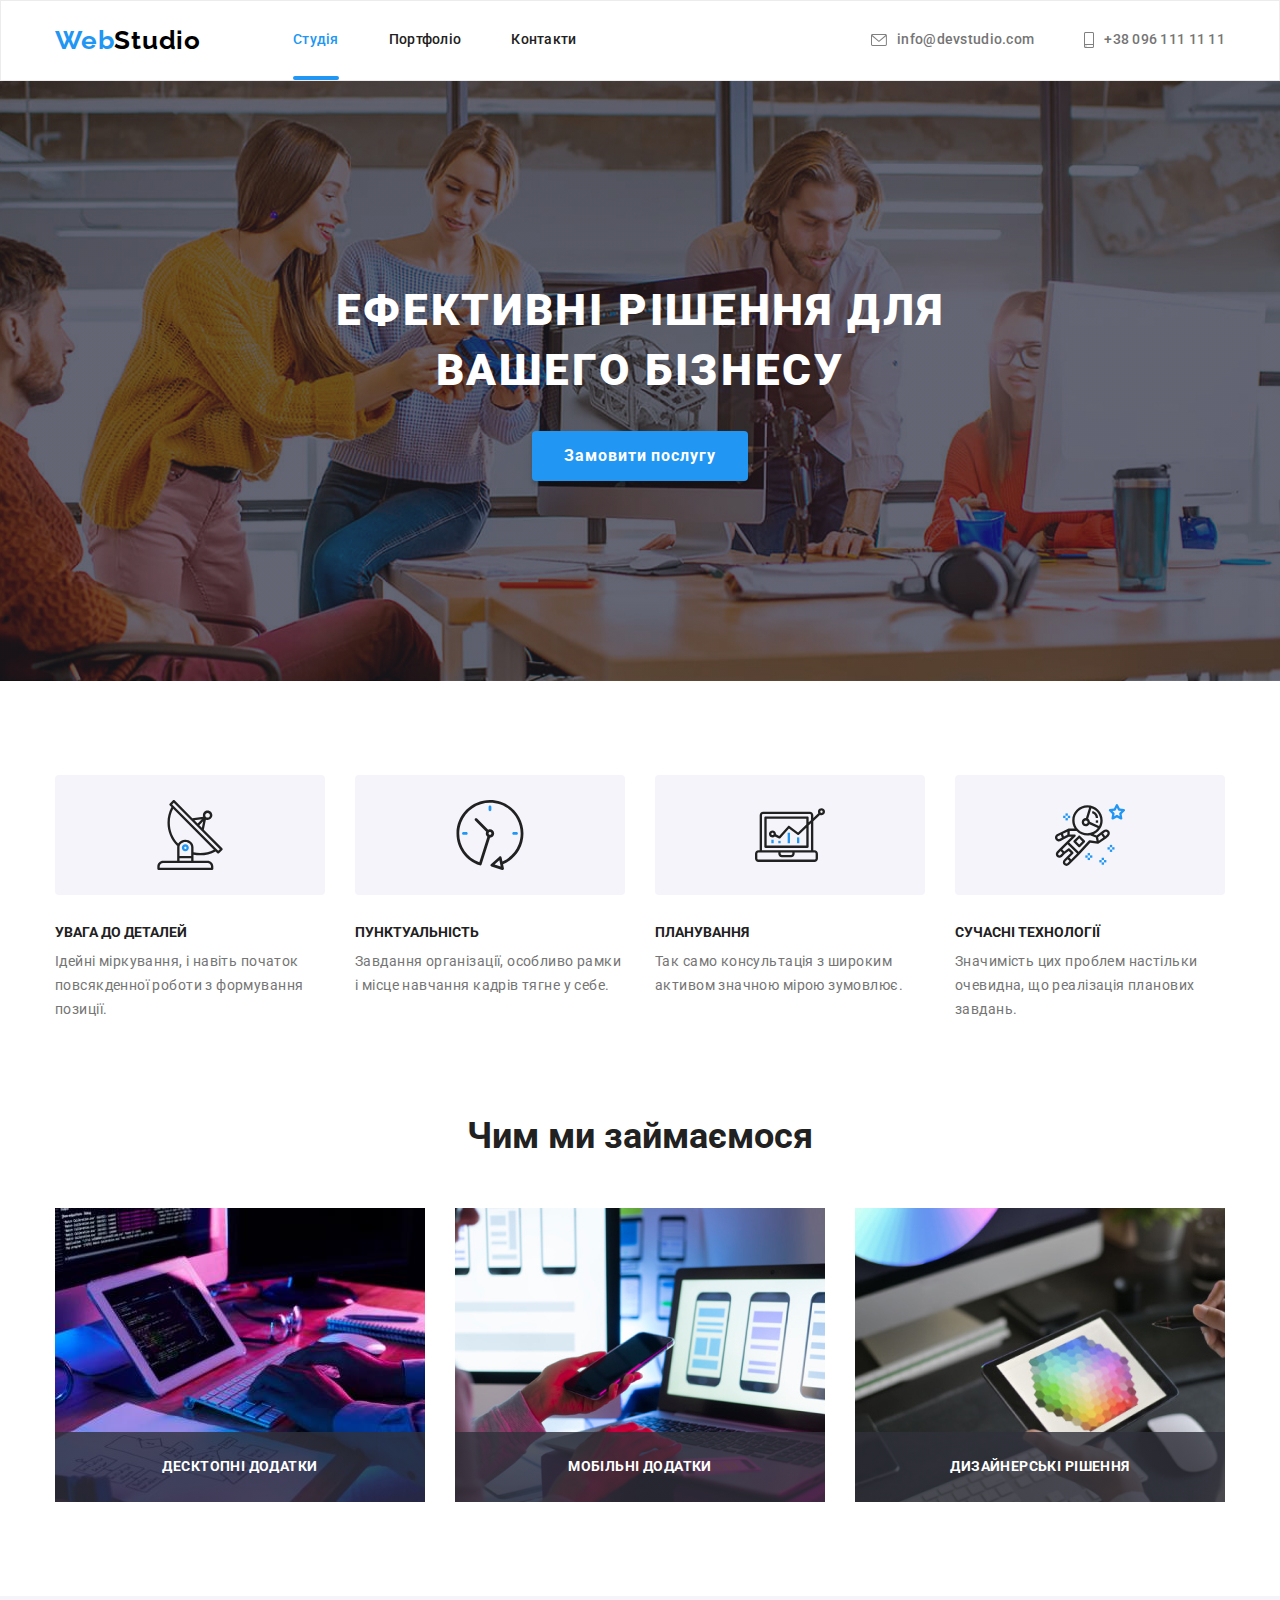
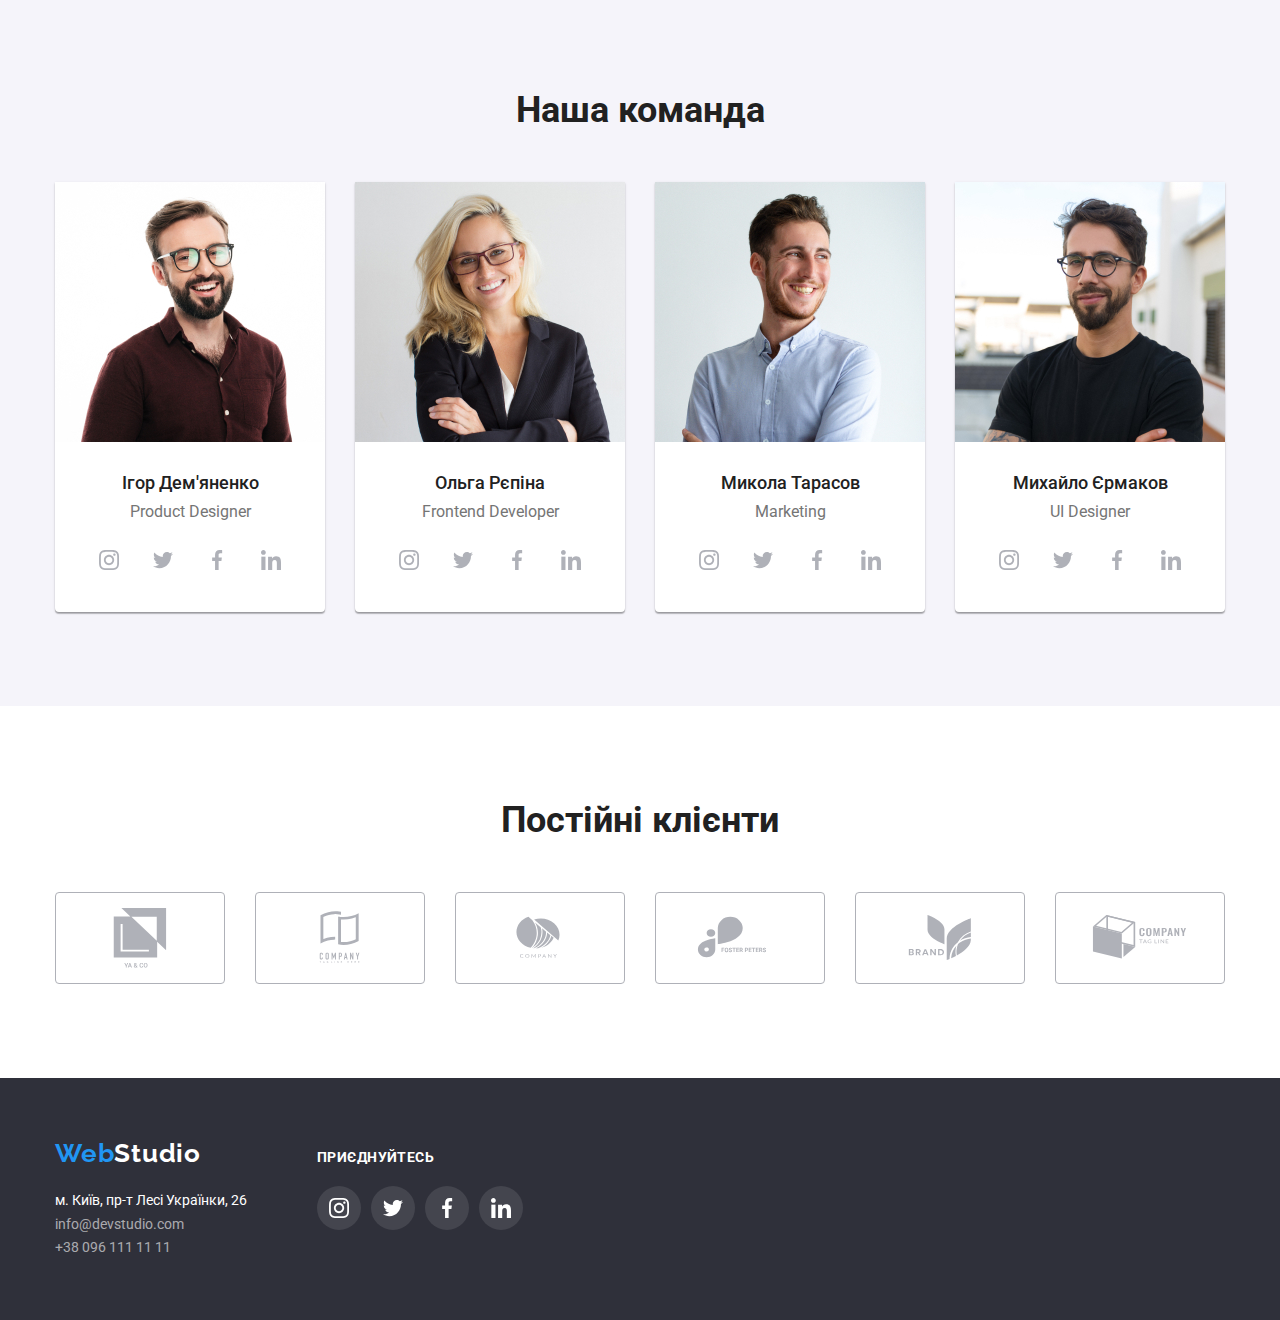
==== index.html @ be7bc62b "Add files via upload" ====
<!DOCTYPE html>
<html lang="uk">
  <head>
    <meta charset="UTF-8" />
    <meta http-equiv="X-UA-Compatible" content="IE=edge" />
    <meta name="viewport" content="width=device-width, initial-scale=1.0" />
    <title>WebStudio</title>

    <link rel="stylesheet" href="https://cdn.jsdelivr.net/npm/modern-normalize@1.1.0/modern-normalize.css">
    
    <link rel="preconnect" href="https://fonts.googleapis.com" />
    <link rel="preconnect" href="https://fonts.gstatic.com" crossorigin />
    <link
      href="https://fonts.googleapis.com/css2?family=Raleway:wght@700&family=Roboto:wght@400;500;700;900&display=swap"
      rel="stylesheet"
    />

    <link rel="stylesheet" href="css/style.css" />
  </head>

  <body>
    <!------------------------HEADER ---------------------------->
    <header class="header line">
      <div class="header-container container">
        <a href="index.html" class="logo header-logo" lang="en"><span>Web</span>Studio</a>
        <nav class="header-nav">
          <ul class="header-list list">
            <li class="header-list-item">
              <a href="#" class="current header-link link">Студія</a>
            </li>
            <li class="header-list-item">
              <a href="portfolio.html" class="header-link link">Портфоліо</a>
            </li>
            <li class="header-list-item"><a href="#" class="header-link link">Контакти</a></li>
          </ul>
        </nav>
        <a href="mailto:info@devstudio.com" class="header-link header-mail link" lang="en">
          <svg class="header-icon" width="16" height="12">
            <use href="./images/icons.svg#icon-envelope"></use>
          </svg>
          info@devstudio.com</a>
        <a href="tel:+380961111111" class="header-link header-tel link">
          <svg class="header-icon" width="10" height="16">
            <use href="./images/icons.svg#icon-smartphone"></use>
          </svg>
          +38 096 111 11 11</a>
      </div>
      
    </header>

    <main>
      <!-- --------------------HERO ----------------------- -->
      <section class="hero" >
        <div class="container hero-container">
          <h1 class="hero-title">
          Ефективні рішення для вашего бізнесу
        </h1>
        <button type="button" class="hero-btn" data-modal-open>Замовити послугу</button>
      </section>

      <!-- ----------------ABOUT----------------- -->
      <section class="about section">
        <div class="container">
          <h2 class="about-title visually-hidden">About</h2>

          <ul class="about-list list">

            <li class="about-list-item">
              <div class="about-icon-thumb">
                <svg class="about-icon" width="70" height="70">
                  <use href="./images/icons.svg#icon-antenna-1"></use>
                </svg> 
              </div>
              <div>
                <h3 class="about-list-title">УВАГА ДО ДЕТАЛЕЙ</h3>
                <p class="about-list-discrip">
                Ідейні міркування, і навіть початок повсякденної роботи з формування позиції.
                </p>
              </div>
            </li>

            <li class="about-list-item">
              <div class="about-icon-thumb" >
                <svg class="about-icon" width="70" height="70">
                  <use href="./images/icons.svg#icon-clock-1"></use>
                </svg>
              </div>
              <div>
                <h3 class="about-list-title">ПУНКТУАЛЬНІСТЬ</h3>
                <p class="about-list-discrip">
                Завдання організації, особливо рамки і місце навчання кадрів тягне у себе.
                </p>
              </div>
            </li>

            <li class="about-list-item">
              <div class="about-icon-thumb" >
                <svg class="about-icon" width="70" height="70">
                  <use href="./images/icons.svg#icon-diagram-1"></use>
                </svg>
              </div>
              <div>
                <h3 class="about-list-title">ПЛАНУВАННЯ</h3>
                <p class="about-list-discrip">
                Так само консультація з широким активом значною мірою зумовлює.
                </p>
              </div>     
            </li>

            <li class="about-list-item">
              <div class="about-icon-thumb" >
                <svg class="about-icon" width="70" height="70">
                  <use href="./images/icons.svg#icon-astronaut-1"></use>
                </svg>
              </div>
              <div>
                <h3 class="about-list-title">СУЧАСНІ ТЕХНОЛОГІЇ</h3>
                <p class="about-list-discrip">
                Значимість цих проблем настільки очевидна, що реалізація планових завдань.
                </p>
              </div>
              
            </li>
             
          </ul>
        </div>
      </section>

      <!-- ----------------WE_DO------------------- -->
      <section class="we-do section">
        <div class="we-do-container container">
            <h2 class="we-do-title">Чим ми займаємося</h2>
            <ul class="we-do-list list">
              <li class="we-do-list-item">
                <img
                  src="images/img1.jpg"
                  alt="Людина програмує на комп'ютері"
                  width="370"
                  height="294"
                  class="we-do-list-img"
                />
                <div class="we-do-text-container">
                  <p class="we-do-text">Десктопні додатки</p> 
                </div>
              </li>
              <li class="we-do-list-item">
                <img
                  src="images/img2.jpg"
                  alt="Людина робить мобільний додаток"
                  width="370"
                  height="294"
                  class="we-do-list-img"
                />
                <div class="we-do-text-container">
                  <p class="we-do-text">Мобільні додатки</p> 
                </div>
              </li>
              <li class="we-do-list-item">
                <img
                  src="images/img3.jpg"
                  alt="Людина дивиться на планшеті кольорову гаму"
                  width="370"
                  height="294"
                  class="we-do-list-img"
                />
                <div class="we-do-text-container">
                  <p class="we-do-text">Дизайнерські рішення</p> 
                </div>
              </li>
            </ul>
        </div>
        
      </section>

      <!-- -----------------TEAM-------------------- -->
      <section class="team section">
        <div class="team-container container">
          <h2 class="team-title">Наша команда</h2>
          <ul class="team-list list">
            <li class="team-list-item">
              <img
                src="images/img4.jpg"
                alt="Ігор Дем'яненко"
                width="270"
                class="team-list-img"
              /> 
              <div class="extert-text">
                <h3 class="team-list-expert">Ігор Дем'яненко</h3>
                <p class="team-list-discrip" lang="en">Product Designer</p>
                <ul class="social-list list">
                  <li class="social-item">
                    <a href="" class="social-link link">
                      <svg class="social-icon" width="20" height="20">
                        <use href="./images/icons.svg#icon-instagram-2"></use>
                      </svg>
                    </a>
                  </li>
                  <li class="social-item">
                    <a href="" class="social-link link">
                      <svg class="social-icon" width="20" height="20">
                        <use href="./images/icons.svg#icon-twitter-1"></use>
                      </svg>
                    </a>
                  </li>
                  <li class="social-item">
                    <a href="" class="social-link link">
                      <svg class="social-icon" width="20" height="20">
                        <use href="./images/icons.svg#icon-facebook-1"></use>
                      </svg>
                    </a>
                  </li>
                  <li class="social-item">
                    <a href="" class="social-link link">
                      <svg class="social-icon" width="20" height="20">
                        <use href="./images/icons.svg#icon-linkedin-1"></use>
                      </svg>
                    </a>
                  </li>
                </ul>
              </div>
            </li>
            <li class="team-list-item">
              <img
                src="images/img5.jpg"
                alt="Ольга Рєпіна"
                width="270"
                class="team-list-img"
              />
              <div class="extert-text">
                <h3 class="team-list-expert">Ольга Рєпіна</h3>
                <p class="team-list-discrip" lang="en">Frontend Developer</p>
                <ul class="social-list list">
                  <li class="social-item">
                    <a href="" class="social-link link">
                      <svg class="social-icon" width="20" height="20">
                        <use href="./images/icons.svg#icon-instagram-2"></use>
                      </svg>
                    </a>
                  </li>
                  <li class="social-item">
                    <a href="" class="social-link link">
                      <svg class="social-icon" width="20" height="20">
                        <use href="./images/icons.svg#icon-twitter-1"></use>
                      </svg>
                    </a>
                  </li>
                  <li class="social-item">
                    <a href="" class="social-link link">
                      <svg class="social-icon" width="20" height="20">
                        <use href="./images/icons.svg#icon-facebook-1"></use>
                      </svg>
                    </a>
                  </li>
                  <li class="social-item">
                    <a href="" class="social-link link">
                      <svg class="social-icon" width="20" height="20">
                        <use href="./images/icons.svg#icon-linkedin-1"></use>
                      </svg>
                    </a>
                  </li>
                </ul>
              </div>
            </li>
            <li class="team-list-item">
              <img
                src="images/img6.jpg"
                alt="Микола Тарасов"
                width="270"
                class="team-list-img"
              /> 
              <div class="extert-text">   
                <h3 class="team-list-expert">Микола Тарасов</h3>
                <p class="team-list-discrip" lang="en">Marketing</p>
                <ul class="social-list list">
                  <li class="social-item">
                    <a href="" class="social-link link">
                      <svg class="social-icon" width="20" height="20">
                        <use href="./images/icons.svg#icon-instagram-2"></use>
                      </svg>
                    </a>
                  </li>
                  <li class="social-item">
                    <a href="" class="social-link link">
                      <svg class="social-icon" width="20" height="20">
                        <use href="./images/icons.svg#icon-twitter-1"></use>
                      </svg>
                    </a>
                  </li>
                  <li class="social-item">
                    <a href="" class="social-link link">
                      <svg class="social-icon" width="20" height="20">
                        <use href="./images/icons.svg#icon-facebook-1"></use>
                      </svg>
                    </a>
                  </li>
                  <li class="social-item">
                    <a href="" class="social-link link">
                      <svg class="social-icon" width="20" height="20">
                        <use href="./images/icons.svg#icon-linkedin-1"></use>
                      </svg>
                    </a>
                  </li>
                </ul>
              </div>
            </li>
            <li class="team-list-item">
              <img
                src="images/img7.jpg"
                alt="Михайло Єрмаков"
                width="270"
                class="team-list-img"
              />
              <div class="extert-text">
                <h3 class="team-list-expert">Михайло Єрмаков</h3>
                <p class="team-list-discrip" lang="en">UI Designer</p>
                <ul class="social-list list">
                  <li class="social-item">
                    <a href="" class="social-link link">
                      <svg class="social-icon" width="20" height="20">
                        <use href="./images/icons.svg#icon-instagram-2"></use>
                      </svg>
                    </a>
                  </li>
                  <li class="social-item">
                    <a href="" class="social-link link">
                      <svg class="social-icon" width="20" height="20">
                        <use href="./images/icons.svg#icon-twitter-1"></use>
                      </svg>
                    </a>
                  </li>
                  <li class="social-item">
                    <a href="" class="social-link link">
                      <svg class="social-icon" width="20" height="20">
                        <use href="./images/icons.svg#icon-facebook-1"></use>
                      </svg>
                    </a>
                  </li>
                  <li class="social-item">
                    <a href="" class="social-link link">
                      <svg class="social-icon" width="20" height="20">
                        <use href="./images/icons.svg#icon-linkedin-1"></use>
                      </svg>
                    </a>
                  </li>
                </ul>
            </div>
            </li>
          </ul>
        </div> 
      </section>
      
      <!-- ---------------CLIENS-------------------- -->
      <section class="clients section">
        <div class="clients-container container">
          
          <h2 class="cliens-title">Постійні клієнти</h2>
          <ul class="clients-list list">
            <li class="clients-item">
              <a href="" class="clients-item-link link"> 
                <svg class="clients-icon" width="106" height="60">
                 <use href="./images/icons.svg#icon-logo-1"></use>
                </svg> 
              </a>
            </li>
            <li class="clients-item">
              <a href="" class="clients-item-link link"> 
                <svg class="clients-icon" width="106" height="60">
                  <use href="./images/icons.svg#icon-logo-2"></use>
                </svg> 
              </a>
            </li>
            <li class="clients-item">
              <a href="" class="clients-item-link link"> 
                <svg class="clients-icon" width="106" height="60">
                  <use href="./images/icons.svg#icon-logo-3"></use>
                </svg> 
              </a>
            </li>
            <li class="clients-item">
              <a href="" class="clients-item-link link"> 
                <svg class="clients-icon" width="106" height="60">
                 <use href="./images/icons.svg#icon-logo-4"></use>
                </svg> 
              </a>
            </li>
            <li class="clients-item">
              <a href="" class="clients-item-link link"> 
                <svg class="clients-icon" width="106" height="60">
                  <use href="./images/icons.svg#icon-logo-5"></use>
                 </svg> 
                </a>
              </li>
            <li class="clients-item">
              <a href="" class="clients-item-link link"> 
                <svg class="clients-icon" width="106" height="60">
                  <use href="./images/icons.svg#icon-logo-6"></use>
                </svg> 
              </a>
            </li>
          </ul>
        </div>

      </section>
    
    
    </main>

    <!-- ---------------FOOTER ------------------- -->
    <footer class="footer">
      <div class="footer-container container">
        <div class="footer-contacts">
          <a href="index.html" class="logo footer-logo" lang="en"><span>Web</span>Studio</a>
        <address class="address">
          <ul class="footer-list list">
            <li class="footer-list-item">
              <a
                href="https://www.google.com/maps/place/%D0%B1%D1%83%D0%BB%D1%8C%D0%B2%D0%B0%D1%80+%D0%9B%D0%B5%D1%81%D1%96+%D0%A3%D0%BA%D1%80%D0%B0%D1%97%D0%BD%D0%BA%D0%B8,+26,+%D0%9A%D0%B8%D1%97%D0%B2,+02000/@50.4265807,30.5361971,17z/data=!3m1!4b1!4m5!3m4!1s0x40d4cf0e033ecbe9:0x57a4dffefec77da0!8m2!3d50.4265807!4d30.5383858"
                target="_blank"
                rel="noopener noreferrer"
                class="footer-link-address link"
                >м. Київ, пр-т Лесі Українки, 26</a
              >
            </li>
            <li class="footer-list-item">
              <a href="mailto:info@devstudio.com" class="footer-list-link link" lang="en">info@devstudio.com</a>
            </li>
            <li class="footer-list-item">
              <a href="tel:+380961111111" class="footer-list-link link">+38 096 111 11 11</a>
            </li>
          </ul>
        </address>
        </div>
        
      

      <!------- ----footer_social-------- -->
      <div class="footer-social">
        <h3 class="footer-socil-title">Приєднуйтесь</h3>
        <ul class="footer-social-list list">
          <li class="footer-social-item">
            <a href="" class="footer-social-link link">
              <svg class="footer-social-icon" width="20" height="20">
                <use href="./images/icons.svg#icon-instagram-2"></use>
              </svg>
            </a>
          </li>
          <li class="footer-social-item">
            <a href="" class="footer-social-link link">
              <svg class="footer-social-icon" width="20" height="20">
                <use href="./images/icons.svg#icon-twitter-1"></use>
              </svg>
            </a>
          </li>
          <li class="footer-social-item">
            <a href="" class="footer-social-link link">
              <svg class="footer-social-icon" width="20" height="20">
                <use href="./images/icons.svg#icon-facebook-1"></use>
              </svg>
            </a>
          </li>
          <li class="footer-social-item">
            <a href="" class="footer-social-link link">
              <svg class="footer-social-icon" width="20" height="20">
                <use href="./images/icons.svg#icon-linkedin-1"></use>
              </svg>
            </a>
          </li>
        </ul>
      </div>

      </div>
    </footer>
   
  <!-- ==============================  MODAL =================================== -->

    <div class="backdrop is-hidden" data-modal>
      <div class="modal">
        <button type="button" class="close-btn" data-modal-close>
          <svg class="icon-close">
            <use href="./images/icons.svg#icon-close" ></use>
          </svg>
        </button>

        <!------------------ MODAL_FORM ---------------------------->
        <p class="modal-caption">Залиште свої дані, ми вам передзвонимо</p>
        <form class="modal-form">

          <label class="modal-form-field">
            <span class="modal-form-field-desc">Імʼя</span>
            <span class="modal-form-input-wrapper">
              <input
                name="user_name"
                type="text"
                class="modal-form-input"
                
                pattern="[a-zA-Zа-яА-ЯіІїЇ]+"
              />
              <svg class="modal-icon" width="18" height="18">
                <use href="./images/icons.svg#icon-user"></use>
              </svg>
            </span>
          </label>

          <label class="modal-form-field">
            <span class="modal-form-field-desc">Телефон</span>
            <span class="modal-form-input-wrapper">
              <input
                name="user_phone_number"
                type="tel"
                class="modal-form-input"
                pattern="[0-9]{3}-[0-9]{3}-[0-9]{2}-[0-9]{2}"
                
              />
              <svg class="modal-icon" width="18" height="18">
                <use href="./images/icons.svg#icon-user-phone"></use>
              </svg>
            </span>
          </label>

          <label class="modal-form-field">
            <span class="modal-form-field-desc">Пошта</span>
            <span class="modal-form-input-wrapper">
              <input
                name="user_email"
                type="email"
                class="modal-form-input"
               
              />
              <svg class="modal-icon" width="18" height="18">
                <use href="./images/icons.svg#icon-user-email"></use>
              </svg>
            </span>
          </label>
          
          <label class="modal-form-field">
            <span class="modal-form-field-desc">Коментар</span>
            <textarea
              name="user_message"
              class="modal-form-message"
              placeholder="Введіть текст"
            ></textarea>
          </label>

          <label class="modal-form-check-wrapper">
            <input name="user_policy" type="checkbox" class="modal-form-check visually-hidden" />
            <svg class="modal-form-own-check" width="15" height="15">
              <use
                class="modal-form-own-check-icon"
                href="./images/icons.svg#icon-check"
              ></use>
            </svg>
            Погоджуюся з розсилкою та приймаю&nbsp;<a href="" class="policy-link">Умовами договору</a>
          </label>
          <button type="submit" class="modal-form-btn">Відправити</button>
        </form>
        
      </div>
    </div>
  <script src="./js/modal.js"></script>
  </body>
</html>
---- css/style.css ----
:root {
  --brand-color: #2196f3;
  --dark: rgba(33, 33, 33, 1);
  --gray: rgba(117, 117, 117, 1);
  --gray-svg: rgba(175, 177, 184, 1);
  --transition-dur-and-func: 250ms cubic-bezier(0.4, 0, 0.2, 1);
}

h1,
h2,
h3,
h4,
h5,
h6,
p {
  margin-top: 0;
  margin-bottom: 0;
}

ul,
ol {
  margin-top: 0;
  margin-bottom: 0;
  padding-left: 0;
}

img {
  display: block;
}

.list {
  list-style: none;
  font-style: normal;
}

.link {
  text-decoration: none;
  transition: color var(--transition-dur-and-func), background-color var(--transition-dur-and-func),
    border-color var(--transition-dur-and-func);
}

button {
  cursor: pointer;
  transition: color var(--transition-dur-and-func), background-color var(--transition-dur-and-func);
}

body {
  font-family: 'Roboto', sans-serif;
  color: var(--dark);
  font-size: 16px;
}

/* -------------container / section--------------- */

.container {
  max-width: 1200px;
  margin-left: auto;
  margin-right: auto;
  padding-left: 15px;
  padding-right: 15px;
}

.section {
  padding: 94px 0;
}

.unvisible {
  display: none;
}

.visually-hidden {
  position: absolute;
  width: 1px;
  height: 1px;
  margin: -1px;
  border: 0;
  padding: 0;
  white-space: nowrap;
  clip-path: inset(100%);
  clip: rect(0 0 0 0);
  overflow: hidden;
}

.link:hover,
.link:focus,
.header-logo span,
.footer-logo span {
  color: var(--brand-color);
}
/* -------------------HEADER -------------------------*/
.logo {
  font-family: 'Raleway', sans-serif;
  font-weight: 700;
  font-size: 26px;
  line-height: 1.19;
  letter-spacing: 0.03em;
  text-decoration: none;
  color: #000000;
}

.header-link {
  color: var(--dark);
  font-size: 14px;
  font-weight: 500;
  line-height: 1.14;
  letter-spacing: 0.02em;

  transition: color var(--transition-dur-and-func), background-color var(--transition-dur-and-func),
    border-color var(--transition-dur-and-func);
}

.header-mail,
.header-tel,
.about-list-discrip,
.team-list-discrip,
.portfolio-list-discrip {
  color: var(--gray);
}

.header-nav {
  font-size: 14px;
  font-weight: 500;
  letter-spacing: 0.02em;
  line-height: 1.71;
}

.header {
  padding-bottom: 24px;
  padding-top: 24px;

  border: 1px solid rgba(236, 236, 236, 1);
  position: relative;
}

.header-container {
  display: flex;
  column-gap: 50px;
  align-items: center;
}

.header-list {
  display: flex;
  column-gap: 50px;
}

.header-logo {
  margin-right: 42px;
}

.header .container [href^='mail'] {
  margin-left: auto;
}

.header-mail,
.header-tel {
  display: flex;
  align-items: center;
  column-gap: 10px;
}

.header-icon {
  fill: gray;
  transition: fill var(--transition-dur-and-func);
}

.header-mail:hover .header-icon,
.header-tel:hover .header-icon,
.header-mail:focus .header-icon,
.header-tel:focus .header-icon {
  fill: var(--brand-color);
}

.header-list-item {
  display: flex;
  justify-content: center;
  overflow: visible;
  position: relative;
}

.current {
  color: var(--brand-color);
}

.current::after {
  content: '';

  position: absolute;

  display: flex;
  background-color: var(--brand-color);
  border-radius: 2px;
  height: 4px;
  width: 100%;

  margin-top: 28px;
}
/* --------------------HERO -----------------------*/

.hero {
  padding-top: 200px;
  padding-bottom: 200px;

  background-color: rgba(47, 48, 58, 1);
  background-image: linear-gradient(rgba(47, 48, 58, 0.4), rgba(47, 48, 58, 0.4)),
    url('../images/hero-background.jpg');
  background-repeat: no-repeat;
  background-size: auto;
  background-position: center;
}

.hero-container {
  display: flex;
  flex-direction: column;
  align-items: center;
  row-gap: 30px;
}

.hero-title {
  font-size: 44px;
  font-weight: 900;
  line-height: 1.36;
  letter-spacing: 0.06em;
  text-align: center;
  text-transform: uppercase;
  width: 696px;
}

.hero-btn {
  font-weight: 700;
  line-height: 1.87;
  letter-spacing: 0.06em;
  text-align: center;

  color: white;
  background-color: var(--brand-color);
  border: none;
  border-radius: 4px;
  box-shadow: 0px 4px 4px 0px rgba(0, 0, 0, 0.15);

  padding: 10px 32px;
}

.hero-btn:active {
  box-shadow: 0px 4px 4px 0px rgba(0, 0, 0, 0.15);
  background-color: rgba(24, 140, 232, 1);
}

/* ----------------ABOUT----------------- */
.about {
  padding-bottom: 47px;
}

.about-icon-thumb {
  background-color: rgba(245, 244, 250, 1);
  border-radius: 4px;
  height: 120px;
  display: flex;
  justify-content: center;
  align-items: center;
}

.about-icon {
}

.about-list {
  display: flex;
  flex-wrap: wrap;
  gap: 30px;
}

.about-list-item {
  display: flex;
  flex-direction: column;
  gap: 30px;
  /* flex-basis: calc(100% - 3 * 30px) / 4;  ============== WHY DOESNT  WORK */
  max-width: 270px;
}

.about-list-title {
  font-size: 14px;
  font-weight: 700;
  line-height: 1.14;

  margin-bottom: 10px;
}

.about-list-discrip {
  font-size: 14px;
  line-height: 1.71;
  letter-spacing: 0.03em;
}

/* ----------------WE_DO-------------------*/
.we-do-title,
.team-title,
.cliens-title {
  font-size: 36px;
  font-weight: 700;
  line-height: 1.16;
}

.we-do {
  padding-top: 47px;
}

.we-do-container {
  display: flex;
  flex-direction: column;
  row-gap: 50px;
  align-items: center;
}

.we-do-list {
  display: flex;
  gap: 30px;
  flex-wrap: wrap;
}

.we-do-list-item {
  flex-basis: calc(100% - 60px) / 3;
  position: relative;
}

.we-do-text-container {
  position: absolute;
  bottom: 0;
  left: 0;
  width: 100%;
  height: 70px;

  background: rgb(47, 48, 58);
  background: linear-gradient(
    288deg,
    rgba(47, 48, 58, 0.8018557764902836) 50%,
    rgba(47, 48, 58, 0.8) 100%
  );

  display: flex;
  justify-content: center;
  align-items: center;
}

.we-do-text {
  font-weight: 700;
  font-size: 14px;
  line-height: 1.14;
  text-align: center;
  letter-spacing: 0.03em;
  text-transform: uppercase;

  color: #ffffff;
}

/* -----------------TEAM--------------------*/
.team {
  background-color: rgba(245, 244, 250, 1);
}

.team-list-item {
  background-color: white;
  box-shadow: 0px 1px 3px rgba(0, 0, 0, 0.12), 0px 1px 1px rgba(0, 0, 0, 0.14),
    0px 2px 1px rgba(0, 0, 0, 0.2);
  border-radius: 0px 0px 4px 4px;
}

.team-list-expert {
  font-weight: 500;
  line-height: 1.18;
  font-size: 18px;
}

.team-list-discrip {
  line-height: 1.18;
}

.team-container {
  display: flex;
  flex-direction: column;
  row-gap: 50px;
  align-items: center;
}

.team-list {
  display: flex;
  gap: 30px;
  flex-wrap: wrap;
}

.extert-text {
  padding: 30px 0px;
  display: flex;
  flex-direction: column;
  align-items: center;
}

.team-list-expert {
  margin-bottom: 10px;
}

.team-list-discrip {
  margin-bottom: 16px;
}

.team-list-item {
  flex-basis: calc(100% - 90px) / 4;
}

/* --------------TEAM _ SOCIAL-------------  */
.social-list {
  display: flex;
  column-gap: 10px;
}

.social-link {
  height: 44px;
  width: 44px;

  display: flex;
  justify-content: center;
  align-items: center;
  border-radius: 50%;
}

.social-icon {
  fill: var(--gray-svg);
  transition: fill var(--transition-dur-and-func), background-color var(--transition-dur-and-func);
}

.link.social-link:hover,
.link.social-link:focus {
  background-color: var(--brand-color);
}

.social-link:hover .social-icon,
.social-link:focus .social-icon {
  fill: white;
}
/* ----------------CLIENTS------------------ */
.clients-container {
  display: flex;
  flex-direction: column;
  justify-content: center;
  align-items: center;
  row-gap: 50px;
}

.clients-list {
  display: inline-flex;
  column-gap: 30px;
}

.clients-item-link {
  display: flex;
  justify-content: center;
  align-items: center;
  width: 170px;
  height: 92px;
  border: 1px solid #afb1b8;
  border-radius: 4px;
  justify-content: center;
}

.clients-icon {
  fill: var(--gray-svg);
  transition: fill var(--transition-dur-and-func);
}

.clients-item-link:hover,
.clients-item-link:focus {
  border-color: var(--brand-color);
}

.clients-item-link:hover .clients-icon,
.clients-item-link:focus .clients-icon {
  fill: var(--brand-color);
}
/* -----------------BTNS------------------ */

.btns-button {
  font-weight: 500;
  line-height: 1.62;
  background-color: rgba(245, 244, 250, 1);
  border-radius: 4px;
  border: none;

  padding: 6px 22px;
}

.btns-button:hover,
.btns-button:focus {
  color: white;
  background-color: var(--brand-color);
  box-shadow: 0px 3px 1px rgba(0, 0, 0, 0.1), 0px 1px 2px rgba(0, 0, 0, 0.08),
    0px 2px 2px rgba(0, 0, 0, 0.12);

  transition: color var(--transition-dur-and-func), box-shadow var(--transition-dur-and-func),
    background-color var(--transition-dur-and-func);
}

.btns-list {
  display: flex;
  column-gap: 8px;
  justify-content: center;
}

.btns {
  padding-bottom: 26px;
}
/* ------------------PORTFOLIO ----------------*/
.portfolio-link {
  color: var(--dark);
  text-decoration: none;
}

.portfolio-list-title {
  font-size: 18px;
  font-weight: 700;
  line-height: 2;
  letter-spacing: 0.06em;
}

.portfolio-list-discrip {
  line-height: 1.87;
}

.portfolio {
  padding-top: 26px;
}

.portfolio-list {
  display: flex;
  gap: 30px;
  flex-wrap: wrap;
}

.border-portfolio-items {
  display: flex;
  flex-direction: column;
  row-gap: 4px;
  text-align: left;

  padding: 20px 24px;
  border: 1px solid rgba(238, 238, 238, 1);
  border-top: none;

  flex-basis: calc(100% - 60px) / 3;
}

.portfolio-list-item {
  transition: box-shadow var(--transition-dur-and-func);
}

.portfolio-list-item:hover,
.portfolio-list-item:focus {
  box-shadow: 0px 1px 1px rgba(0, 0, 0, 0.12), 0px 4px 4px rgba(0, 0, 0, 0.06),
    1px 4px 6px rgba(0, 0, 0, 0.16);
}

.portfolio-thumb {
  position: relative;
  overflow: hidden;
}

.portfolio-overlay {
  position: absolute;
  top: 0;
  left: 0;
  height: 100%;
  width: 100%;
  transform: translateY(100%);
  transition: transform var(--transition-dur-and-func);

  background: rgba(33, 150, 243, 0.9);
  font-size: 18px;
  line-height: 1.56;
  letter-spacing: 0.03em;
  color: #ffffff;

  padding: 62px 24px;
}

.portfolio-link:hover .portfolio-overlay,
.portfolio-link:focus .portfolio-overlay {
  transform: translateY(0%);
}

/* ---------------FOOTER -------------------*/
.address {
  font-size: 14px;
  line-height: 1.71;
}

.footer {
  padding-top: 60px;
  padding-bottom: 60px;

  background-color: rgba(47, 48, 58, 1);
}

.footer-container {
  display: flex;
  column-gap: 70px;
}

.footer-contacts {
  display: flex;
  flex-direction: column;
  align-items: flex-start;
  row-gap: 20px;
}

.address {
  display: flex;
  flex-direction: column;
  row-gap: 9px;
}

.hero-title,
.footer-logo,
.footer-link-address {
  color: rgba(255, 255, 255, 1);
}

.footer-list-link {
  color: rgba(255, 255, 255, 0.6);
}

/* -----------FOOTER_SOCIAL ----------------*/
.footer-social {
  color: white;
  margin-top: 12px;
}

.footer-socil-title {
  font-size: 14px;
  font-weight: 700;
  line-height: 1.14;
  letter-spacing: 0.03em;
  margin-bottom: 20px;
  text-transform: uppercase;
}

.footer-social-list {
  display: flex;
  flex-wrap: wrap;
  gap: 10px;
}

.footer-social-list {
  display: flex;
}

.footer-social-link {
  height: 44px;
  width: 44px;

  display: flex;
  justify-content: center;
  align-items: center;
  border-radius: 50%;

  background-color: rgba(255, 255, 255, 0.1);
}

.footer-social-icon {
  fill: white;
}

.footer-social-link:hover,
.footer-social-link:focus {
  background-color: var(--brand-color);
}

/* ------------------ /FOOTER_SOCIAL ----------------------*/

/* --------------------- BACKDROP --------------------------*/
.backdrop {
  position: fixed;
  top: 0;
  left: 0;
  z-index: 1000;
  width: 100%;
  height: 100%;
  background-color: rgba(0, 0, 0, 0.2);
  transition: var(--transition-dur-and-func);
}

.backdrop.is-hidden {
  opacity: 0;
  visibility: hidden;
  pointer-events: none;
}
/* --------------------- /BACKDROP -------------------------*/

/* ----------------------- MODAL ------------------------- */

.modal {
  position: absolute;
  top: 50%;
  left: 50%;
  transform: translate(-50%, -50%);
  transition: transform var(--transition-dur-and-func);
  width: 528px;
  height: 582px;

  padding: 40px;

  background-color: rgb(255, 255, 255);
  box-shadow: 0px 1px 3px rgba(0, 0, 0, 0.12), 0px 1px 1px rgba(0, 0, 0, 0.14),
    0px 2px 1px rgba(0, 0, 0, 0.2);
  border-radius: 4px;
}

.close-btn {
  position: absolute;
  top: 12px;
  right: 12px;

  padding: 0;

  display: flex;
  justify-content: center;
  align-items: center;

  width: 30px;
  height: 30px;
  border-radius: 50%;

  background-color: transparent;
  border: 1px solid rgba(0, 0, 0, 0.1);
}

.icon-close {
  fill: black;
  width: 18px;
  height: 18px;
  transition: fill var(--brand-color);
}

.close-btn:hover .icon-close {
  fill: var(--brand-color);
}
/* ----------------------- /MODAL ------------------------- */

/*---------------------- MODAL_FORM------------------------ */
.modal-caption {
  font-weight: 700;
  font-size: 20px;
  line-height: 1.15;
  text-align: center;
  letter-spacing: 0.03em;

  margin-bottom: 12px;

  color: var(--dark);
}

.modal-form {
  display: flex;
  flex-direction: column;
  row-gap: 10px;
}

.modal-form-field-desc {
  display: block;
  font-size: 12px;
  color: var(--gray);
  margin-bottom: 4px;
}

.modal-form-input-wrapper {
  position: relative;
  display: block;
}

.modal-form-input {
  width: 100%;
  height: 40px;
  border: 1px solid rgba(33, 33, 33, 0.2);
  border-radius: 6px;
  padding-left: 42px;
  transition: border-color var(--transition-dur-and-func);
}

.modal-form-input:focus {
  outline: none;
  border-color: var(--brand-color);
}

.modal-icon {
  position: absolute;
  top: 50%;
  left: 12px;
  transform: translateY(-50%);
  display: block;
  width: 18px;
  height: 18px;
  background-color: transparent;
  transition: background-color var(--transition-dur-and-func);
}

.modal-form-input:focus + .modal-icon {
  fill: var(--brand-color);
}

.modal-form-message {
  width: 100%;
  height: 120px;
  resize: none;
  padding: 12px 16px;
  margin-bottom: 10px;
  border: 1px solid rgba(33, 33, 33, 0.2);
  border-radius: 6px;
  transition: border-color var(--transition-dur-and-func);
}

.modal-form-message::placeholder {
  font-size: 12px;
  line-height: 1.16;
  letter-spacing: 0.01em;

  color: rgba(117, 117, 117, 0.5);
}

.modal-form-message:focus {
  outline: none;
  border-color: var(--brand-color);
}

.modal-form-check-wrapper {
  display: flex;
  align-items: center;

  font-size: 14px;
  line-height: 1.7;
  letter-spacing: 0.03em;

  color: var(--gray);

  margin: 0 10px;
  margin-bottom: 20px;
}

.modal-form-input,
.modal-form-message {
  cursor: pointer;
}

.policy-link {
  color: var(--brand-color);
}

.modal-form-own-check {
  border: 2px solid var(--dark);
  border-radius: 2px;
  cursor: pointer;

  margin-right: 8px;
}

.modal-form-check:checked + .modal-form-own-check {
  background-color: var(--brand-color);
  border-color: var(--brand-color);
}

.modal-form-own-check-icon {
  display: none;
  fill: #ffffff;
}

.modal-form-check:checked + .modal-form-own-check .modal-form-own-check-icon {
  display: block;
}

.modal-form-btn {
  margin: 0 auto;
  padding: 10px 52px;

  font-weight: 700;
  font-size: 16px;
  line-height: 1.87;

  display: flex;
  align-items: center;
  text-align: center;
  letter-spacing: 0.06em;

  color: white;
  background: #2196f3;
  border-radius: 4px;
  border: none;
  background-color: var(--brand-color);

  transition: box-shadow var(--transition-dur-and-func);
}

.modal-form-btn:hover,
.modal-form-btn:focus {
  box-shadow: 0px 4px 4px rgba(0, 0, 0, 0.15);
}
/*---------------------- /MODAL_FORM----------------------- */
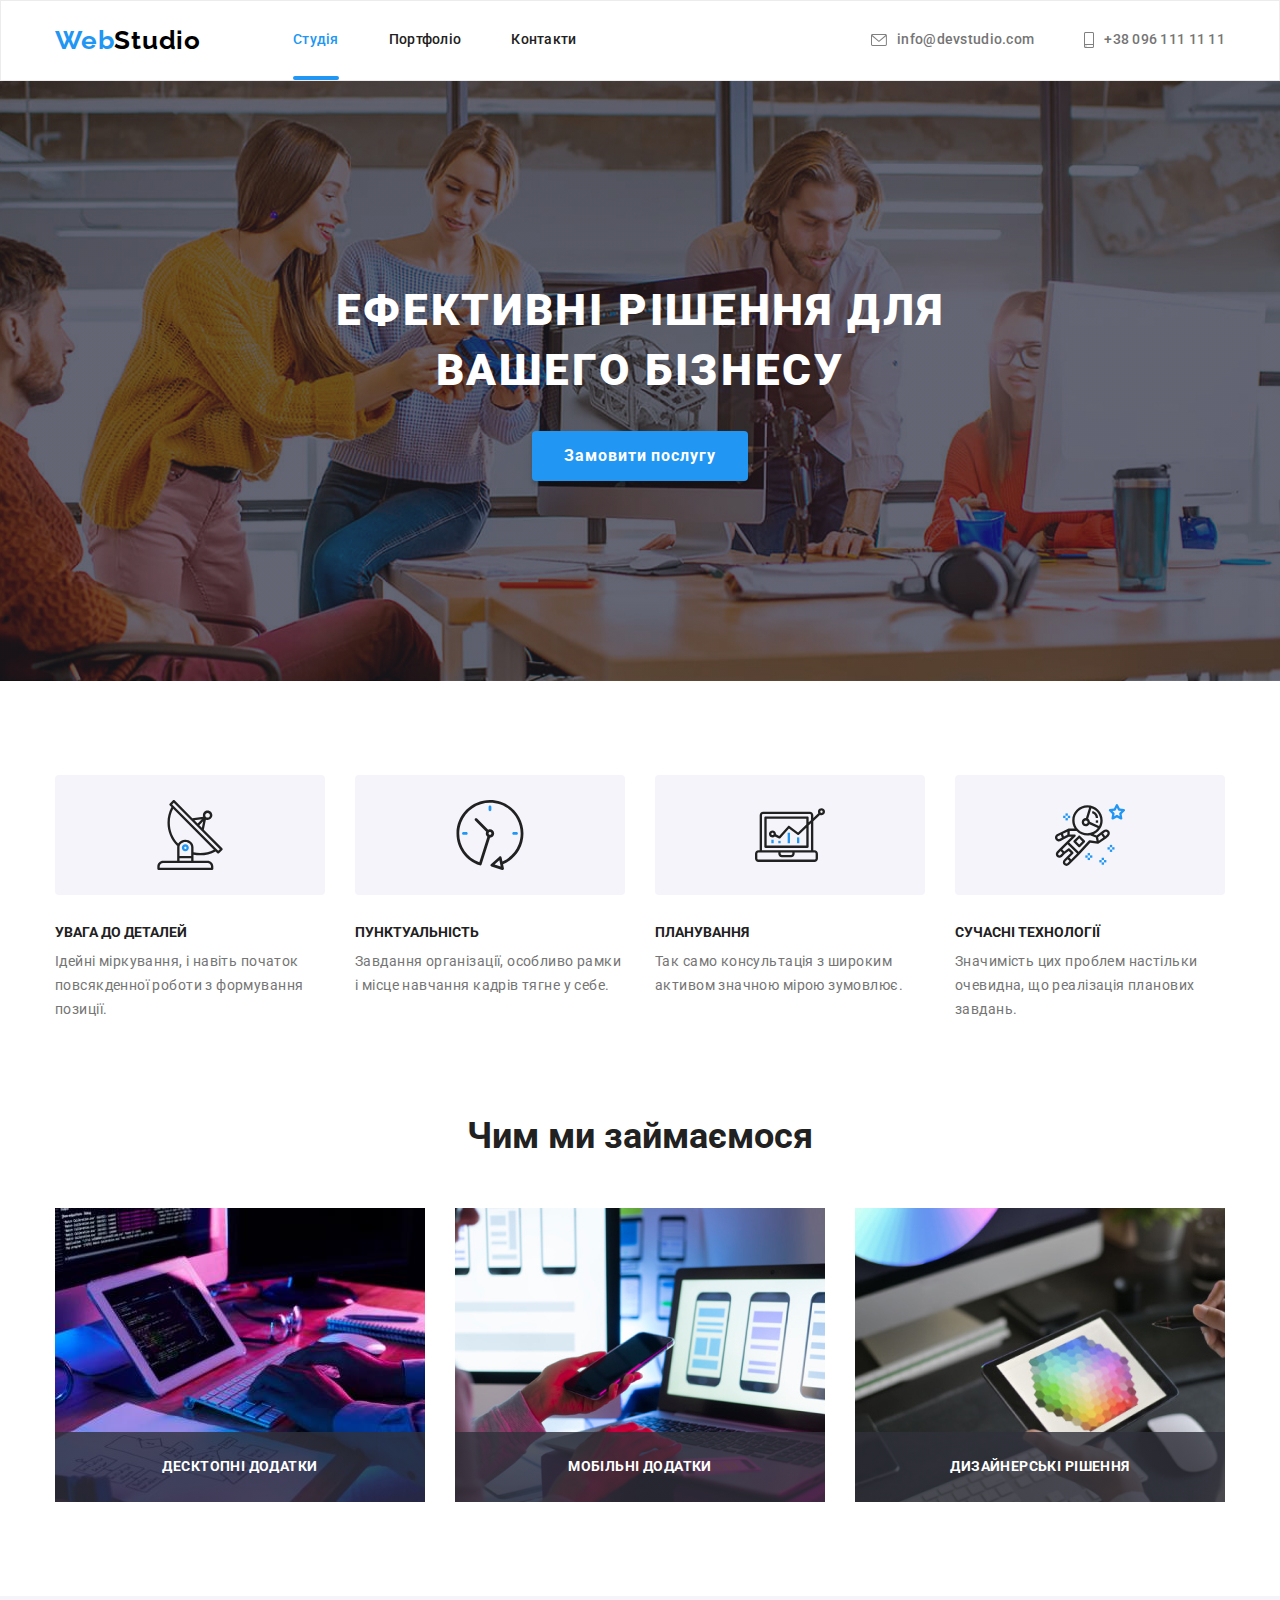
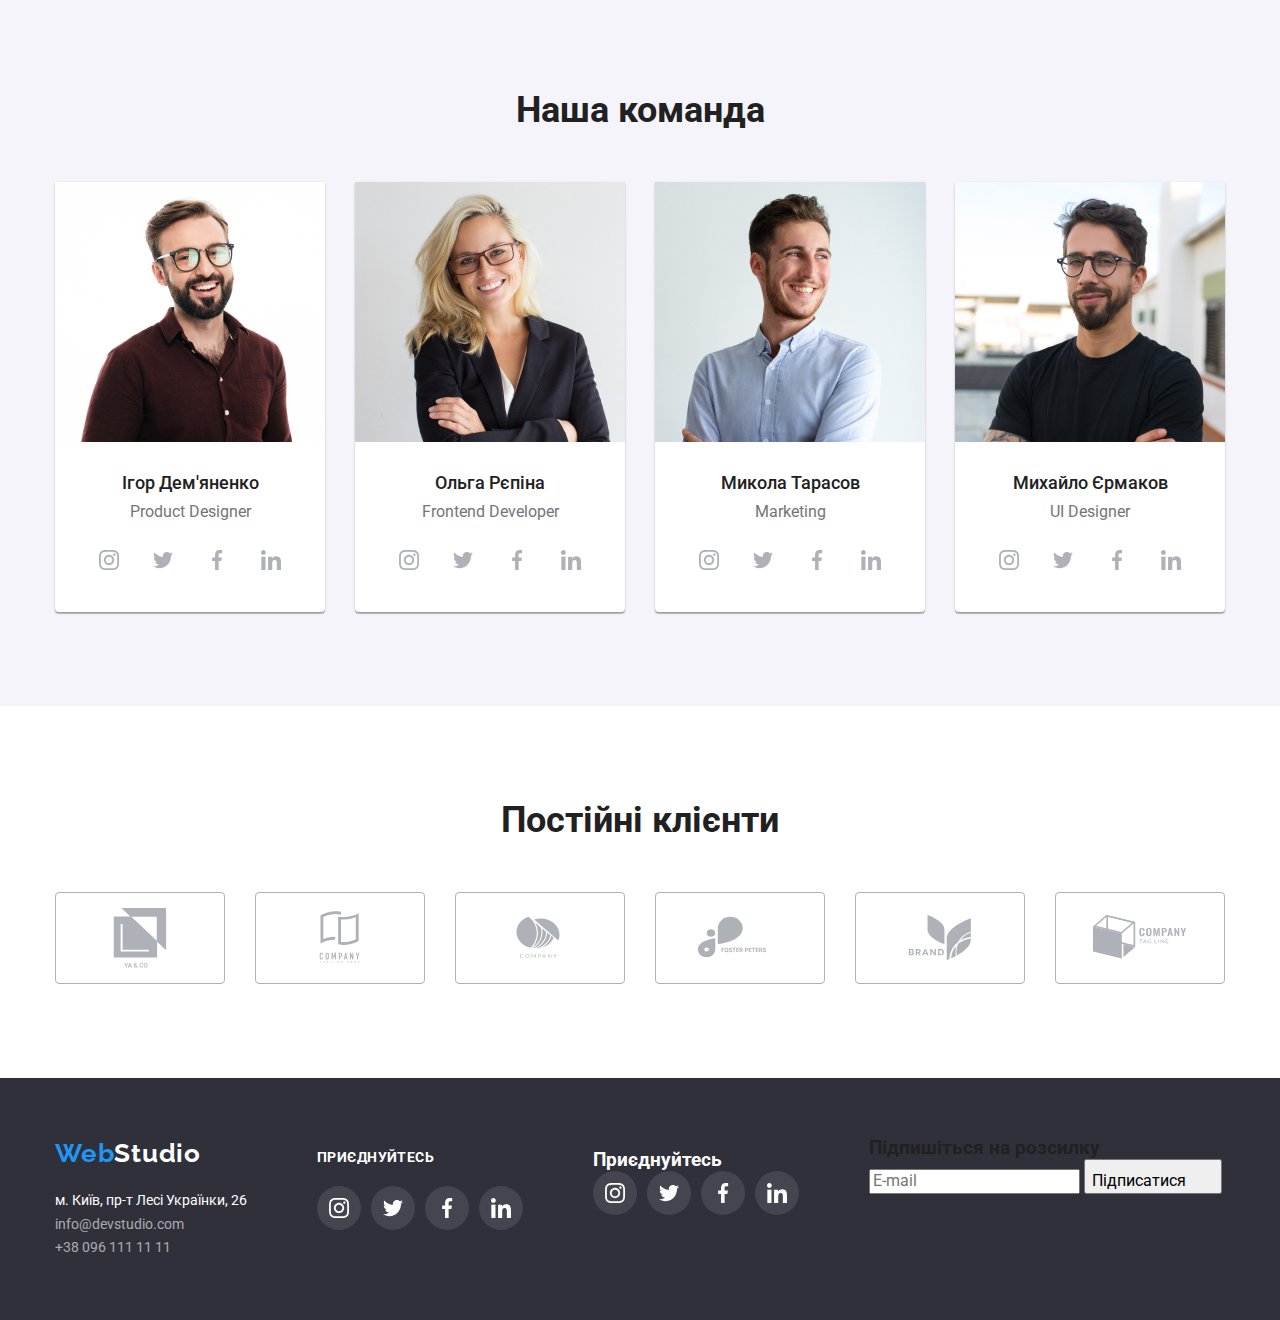
==== commit 74ad7853: "Update index.html" ====
--- a/index.html
+++ b/index.html
@@ -468,6 +468,62 @@
         </ul>
       </div>
 
+              <!------- ----footer_social-------- -->
+      <div class="footer-social">
+        <h3 class="footer-title">Приєднуйтесь</h3>
+        <ul class="footer-social-list list">
+          <li class="footer-social-item">
+            <a href="" class="footer-social-link link">
+              <svg class="footer-social-icon" width="20" height="20">
+                <use href="./images/icons.svg#icon-instagram-2"></use>
+              </svg>
+            </a>
+          </li>
+          <li class="footer-social-item">
+            <a href="" class="footer-social-link link">
+              <svg class="footer-social-icon" width="20" height="20">
+                <use href="./images/icons.svg#icon-twitter-1"></use>
+              </svg>
+            </a>
+          </li>
+          <li class="footer-social-item">
+            <a href="" class="footer-social-link link">
+              <svg class="footer-social-icon" width="20" height="20">
+                <use href="./images/icons.svg#icon-facebook-1"></use>
+              </svg>
+            </a>
+          </li>
+          <li class="footer-social-item">
+            <a href="" class="footer-social-link link">
+              <svg class="footer-social-icon" width="20" height="20">
+                <use href="./images/icons.svg#icon-linkedin-1"></use>
+              </svg>
+            </a>
+          </li>
+        </ul>
+      </div>
+        
+<!----------------------- footer-form----------------------- -->
+       <div class="footer-form">
+        <h3 class="footer-title">Підпишіться на розсилку</h3>
+        <form  class="footer__form">
+            <label class="footer-form-field">
+              <span class="footer-form-input-wrapper">
+                <input
+                  name="user_email"
+                  type="email"
+                  class="footer-form-input"
+                  placeholder="E-mail"
+                />
+              </span>
+            </label>
+              <button type="submit" class="footer-form-btn">Підписатися
+                <svg class="icon-telegram" height="24" width="24">
+                  <use href="./images/icons.svg#icon-telegram"></use>
+                </svg>
+              </button>
+          </form>
+        </div>
       </div>
     </footer>
    
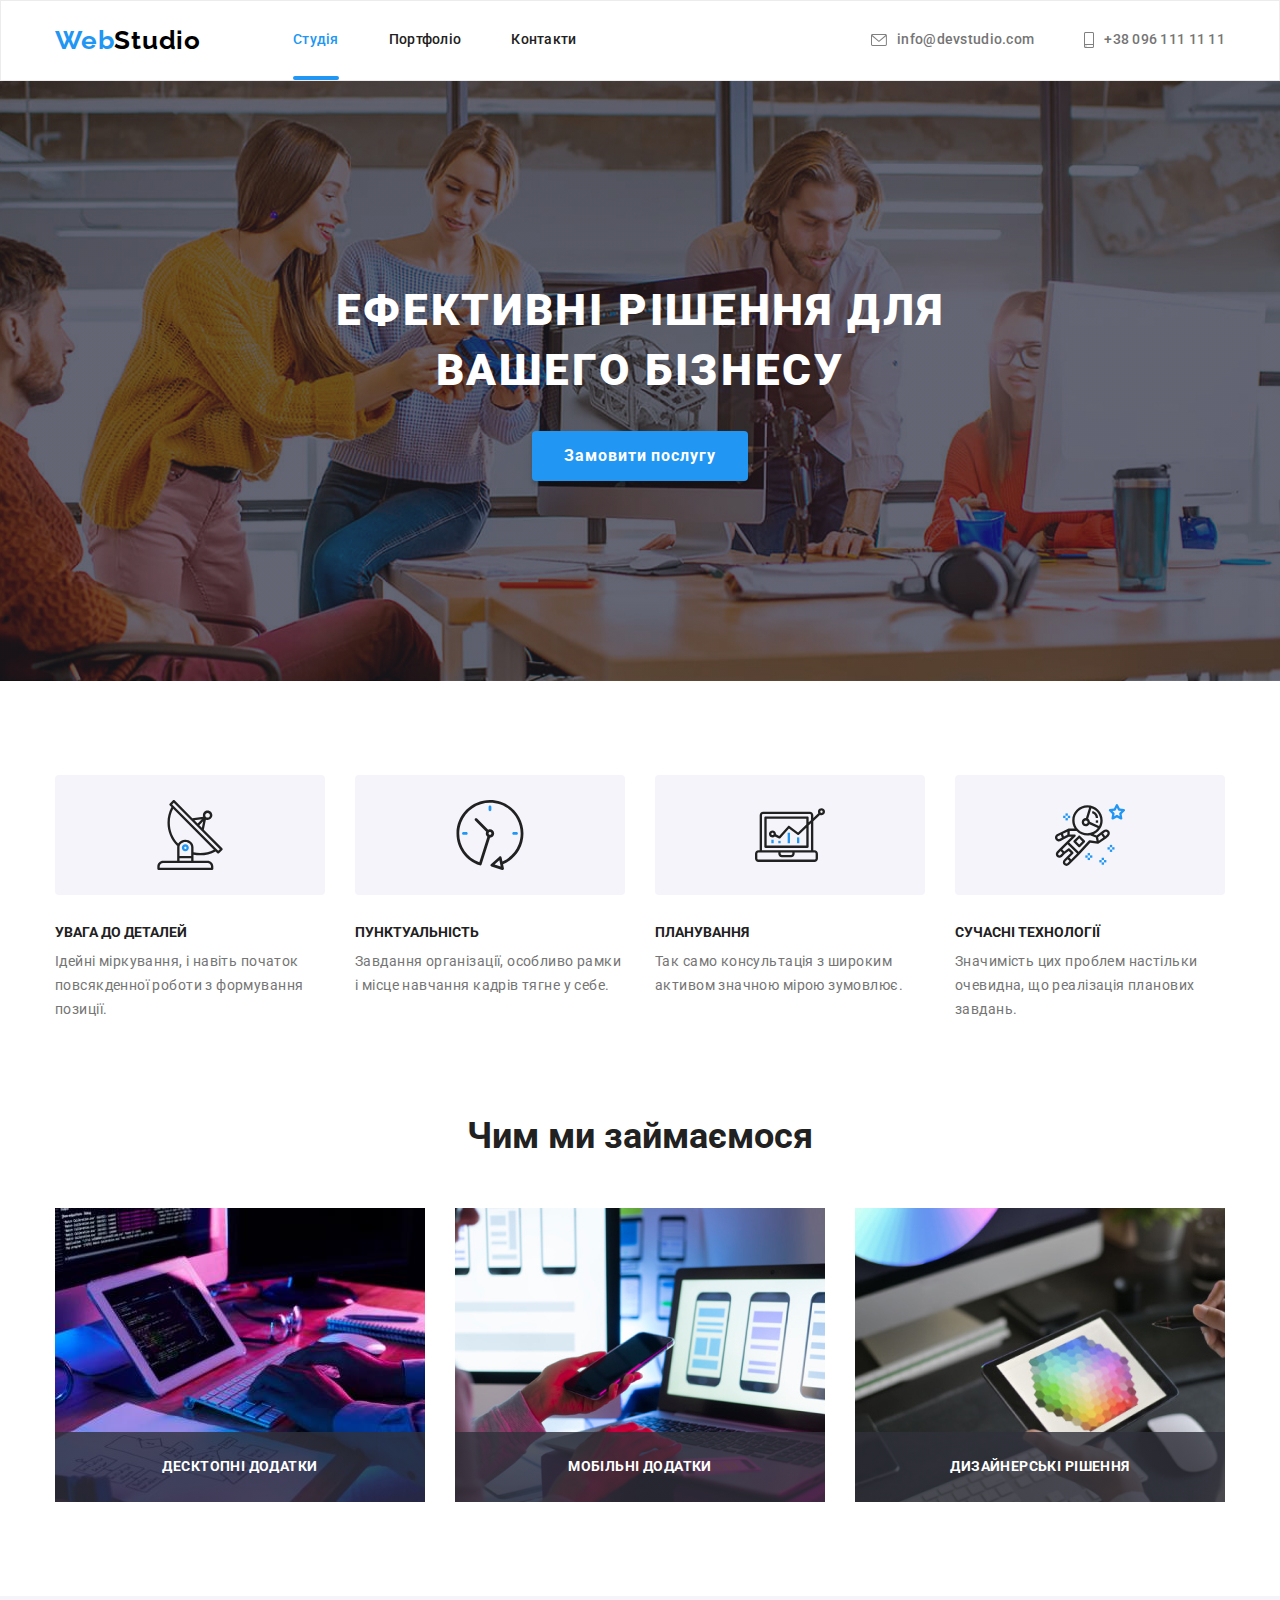
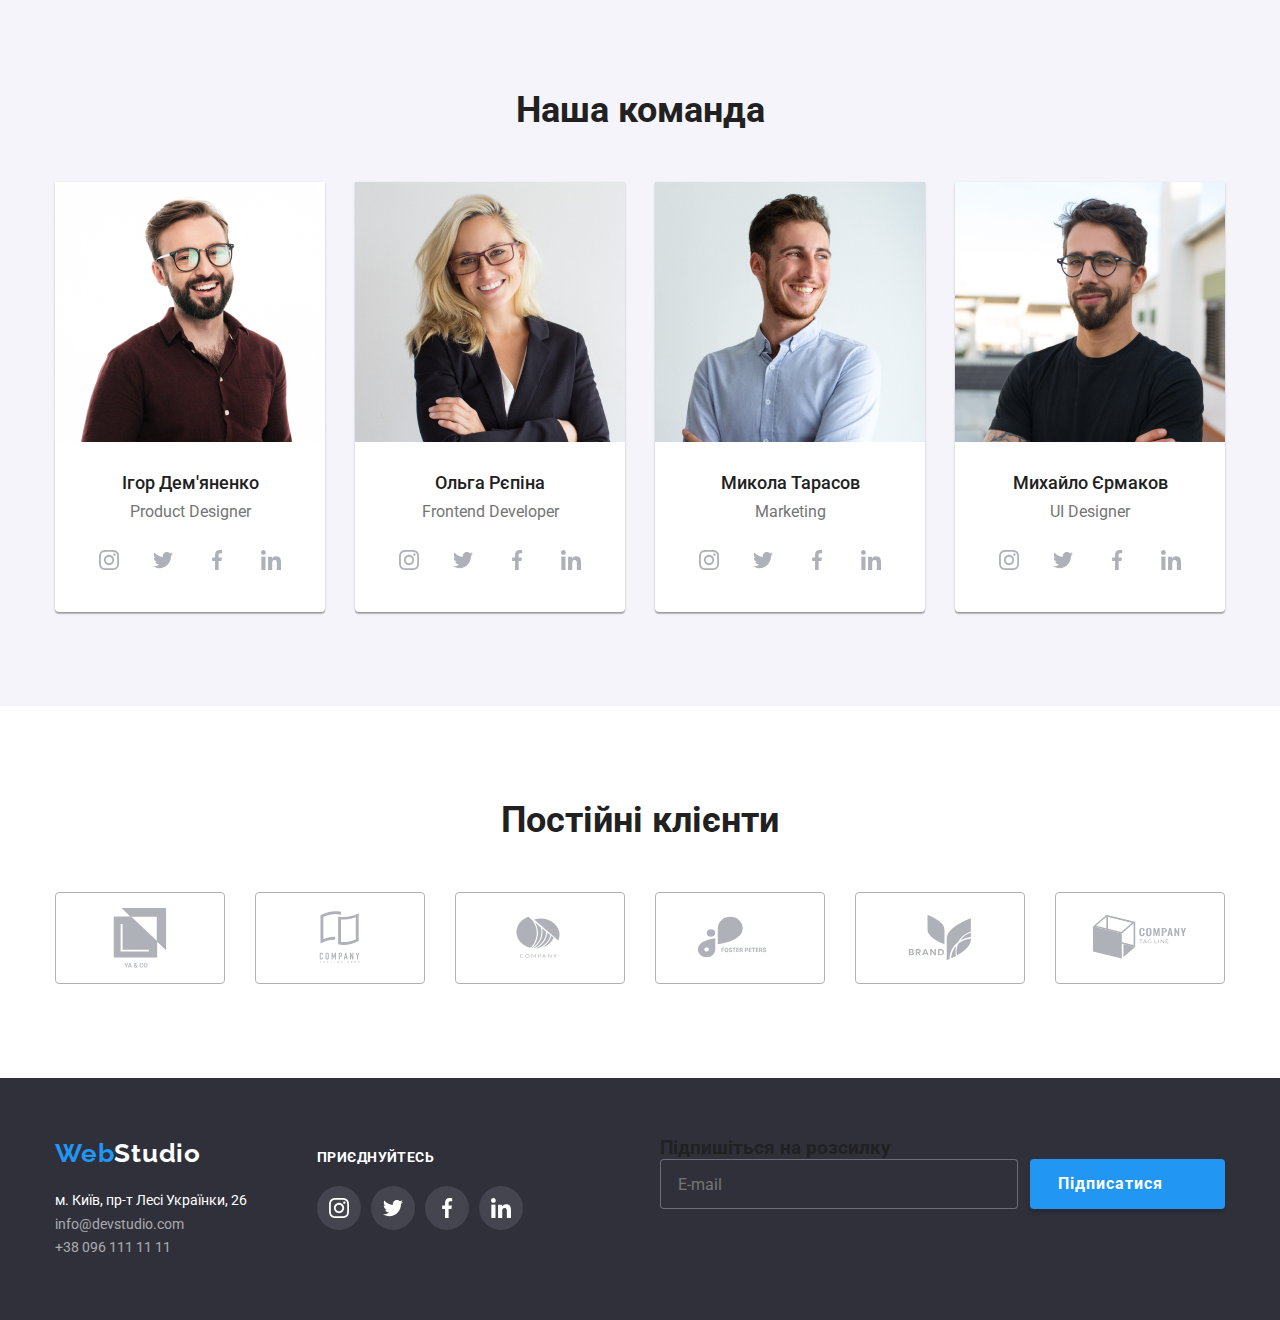
==== commit 79944a89: "Update index.html" ====
--- a/index.html
+++ b/index.html
@@ -468,41 +468,7 @@
         </ul>
       </div>
 
-              <!------- ----footer_social-------- -->
-      <div class="footer-social">
-        <h3 class="footer-title">Приєднуйтесь</h3>
-        <ul class="footer-social-list list">
-          <li class="footer-social-item">
-            <a href="" class="footer-social-link link">
-              <svg class="footer-social-icon" width="20" height="20">
-                <use href="./images/icons.svg#icon-instagram-2"></use>
-              </svg>
-            </a>
-          </li>
-          <li class="footer-social-item">
-            <a href="" class="footer-social-link link">
-              <svg class="footer-social-icon" width="20" height="20">
-                <use href="./images/icons.svg#icon-twitter-1"></use>
-              </svg>
-            </a>
-          </li>
-          <li class="footer-social-item">
-            <a href="" class="footer-social-link link">
-              <svg class="footer-social-icon" width="20" height="20">
-                <use href="./images/icons.svg#icon-facebook-1"></use>
-              </svg>
-            </a>
-          </li>
-          <li class="footer-social-item">
-            <a href="" class="footer-social-link link">
-              <svg class="footer-social-icon" width="20" height="20">
-                <use href="./images/icons.svg#icon-linkedin-1"></use>
-              </svg>
-            </a>
-          </li>
-        </ul>
-      </div>
-        
+            
 <!----------------------- footer-form----------------------- -->
        <div class="footer-form">
         <h3 class="footer-title">Підпишіться на розсилку</h3>
--- a/css/style.css
+++ b/css/style.css
@@ -671,6 +671,61 @@
   background-color: var(--brand-color);
 }
 
+
+.footer-form {
+  margin-left: auto;
+}
+
+.footer__form {
+ 
+  display: flex;
+  column-gap: 12px;
+  justify-content: center;
+  align-items: center;
+}
+
+
+.footer-form-input{
+  height: 50px;
+  width: 358px;
+ 
+  border-radius: 4px;
+  border: 1px solid rgba(255, 255, 255, 0.3);
+
+  background-color: rgba(47, 48, 58, 1);
+  color: #fff;
+  
+}    
+.footer-form-input:hover {
+      cursor: pointer;
+    }
+
+.footer-form-input::placeholder {
+  padding: 15px;
+}
+
+.footer-form-btn {
+  background: #2196F3;
+  box-shadow: 0px 4px 4px rgba(0, 0, 0, 0.15);
+  border-radius: 4px;
+  color: #fff;
+  padding: 10px 28px;
+  border: none;
+
+  display: flex;
+  justify-content: center;
+  align-items: center;
+  column-gap: 10px;
+
+ 
+  font-size: 16px;
+  font-weight: 700;
+  line-height: 1.87;
+  letter-spacing: 0.06em;
+  text-align: center;
+}
+
+
 /* ------------------ /FOOTER_SOCIAL ----------------------*/
 
 /* --------------------- BACKDROP --------------------------*/
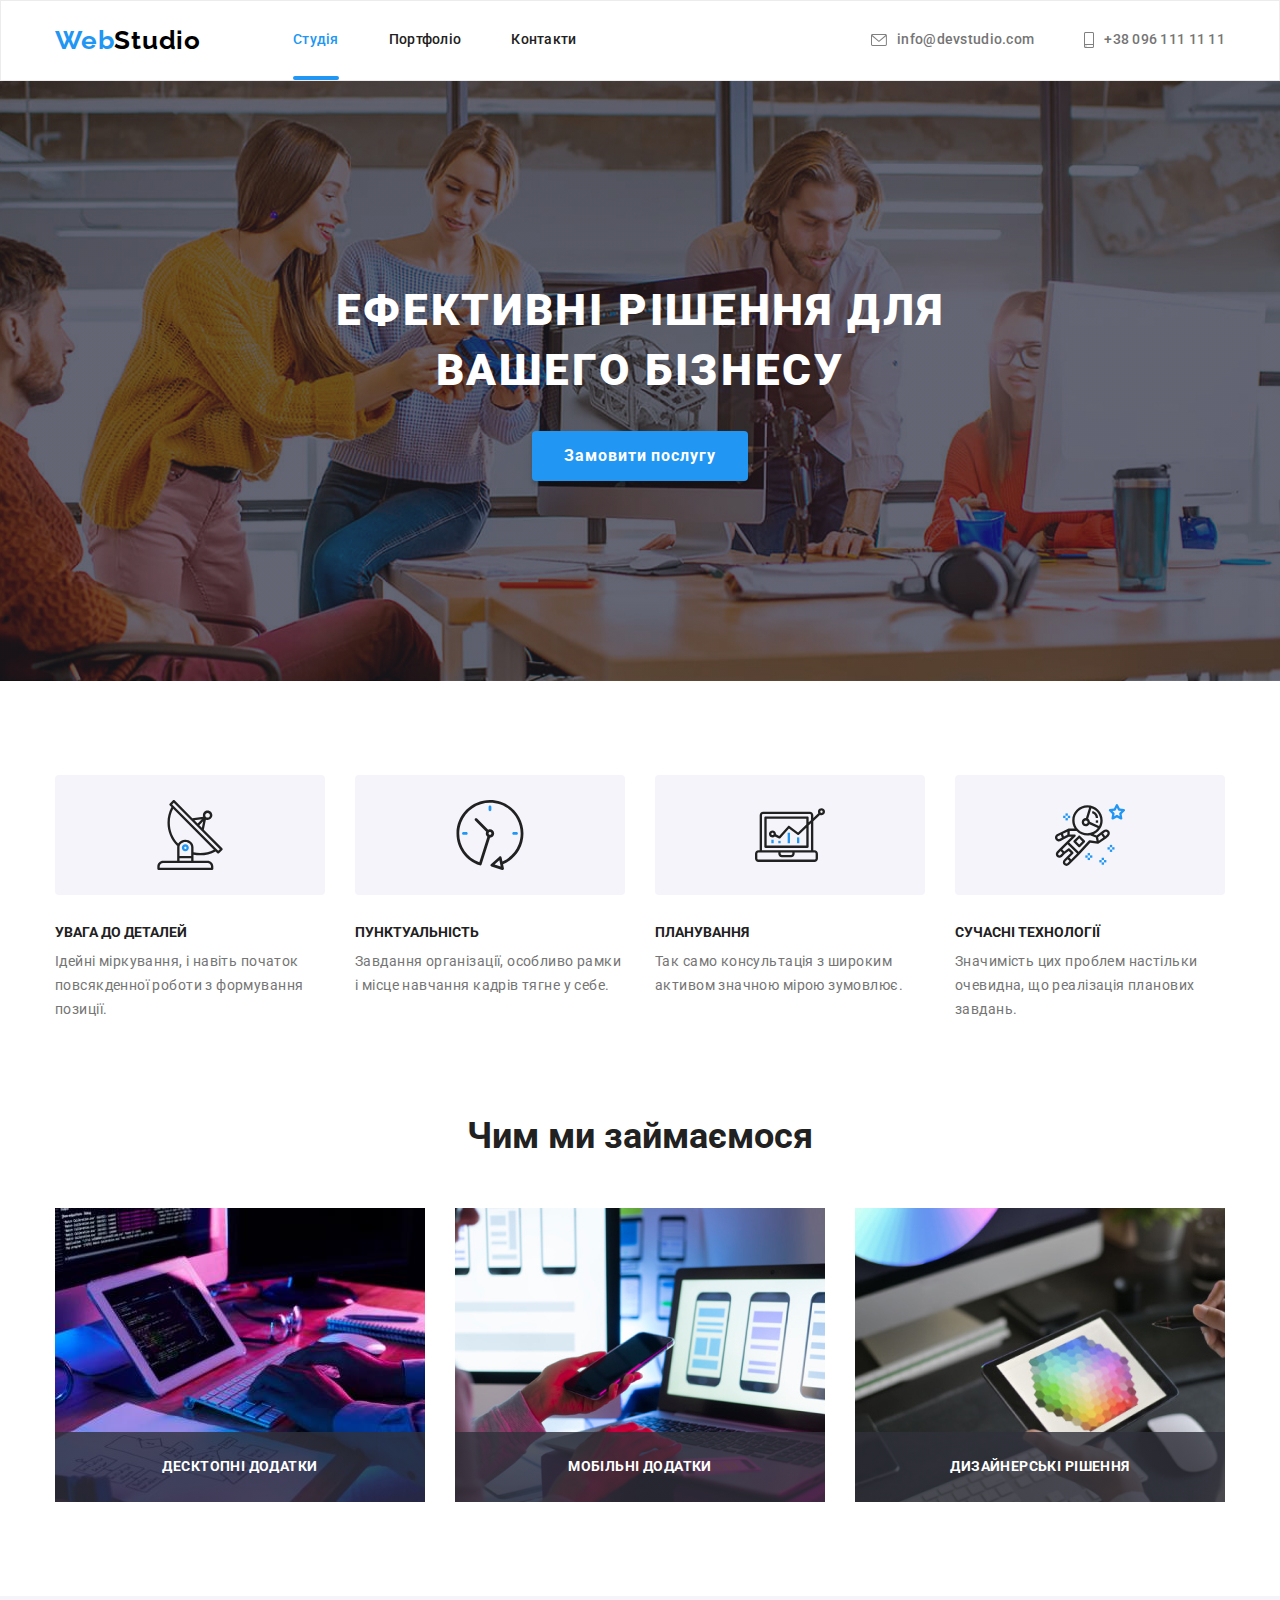
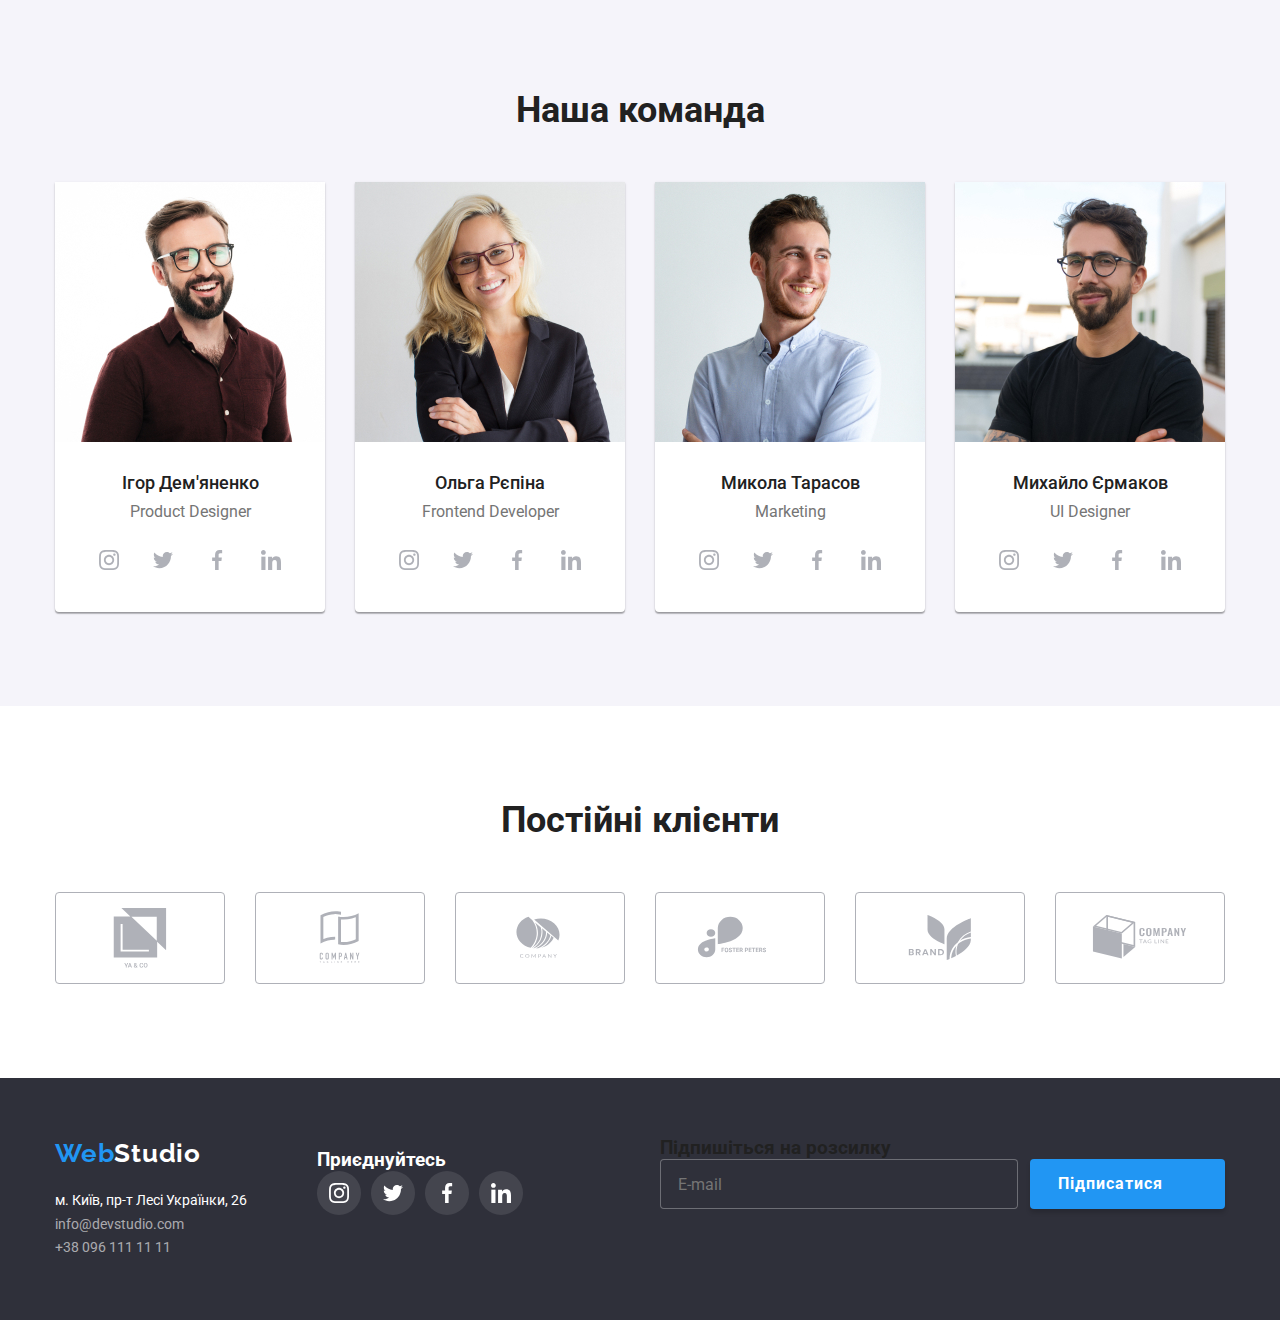
==== commit 084c40e8: "Update index.html" ====
--- a/index.html
+++ b/index.html
@@ -435,7 +435,7 @@
 
       <!------- ----footer_social-------- -->
       <div class="footer-social">
-        <h3 class="footer-socil-title">Приєднуйтесь</h3>
+        <h3 class="footer-title">Приєднуйтесь</h3>
         <ul class="footer-social-list list">
           <li class="footer-social-item">
             <a href="" class="footer-social-link link">
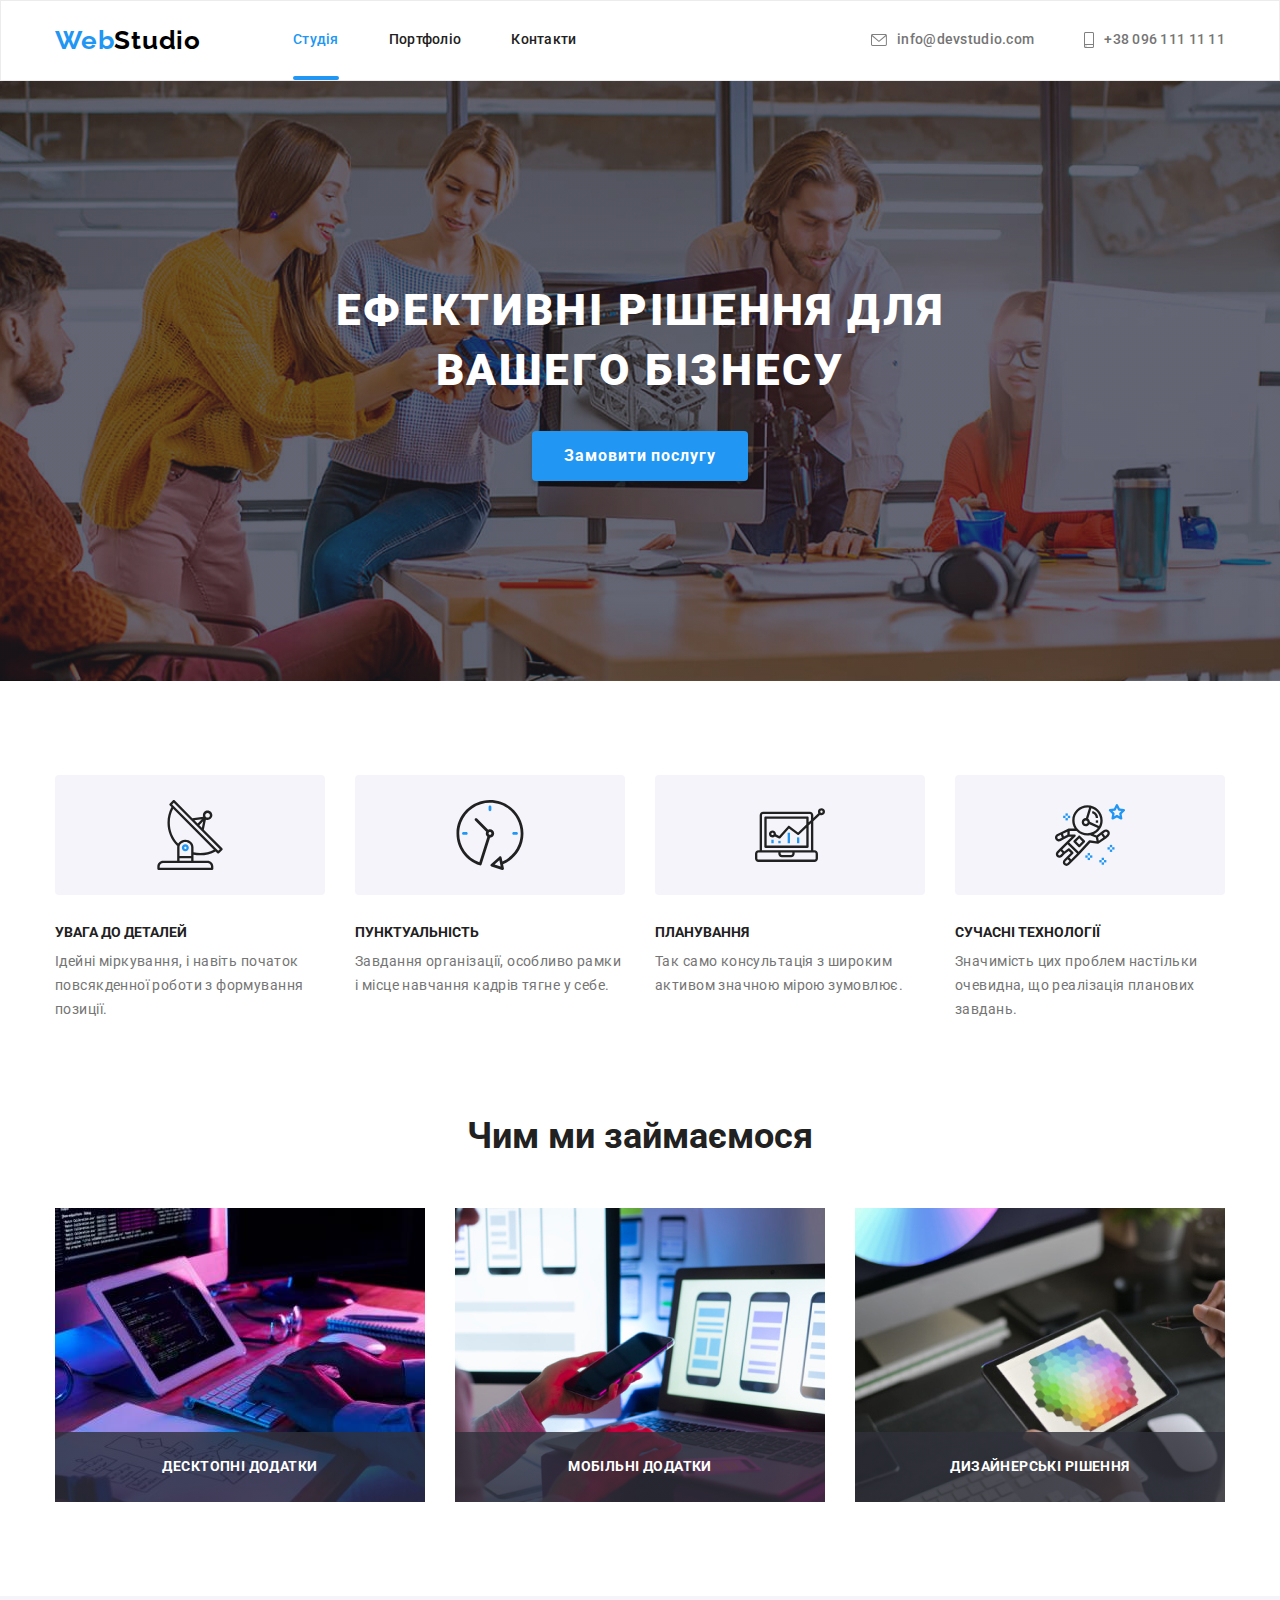
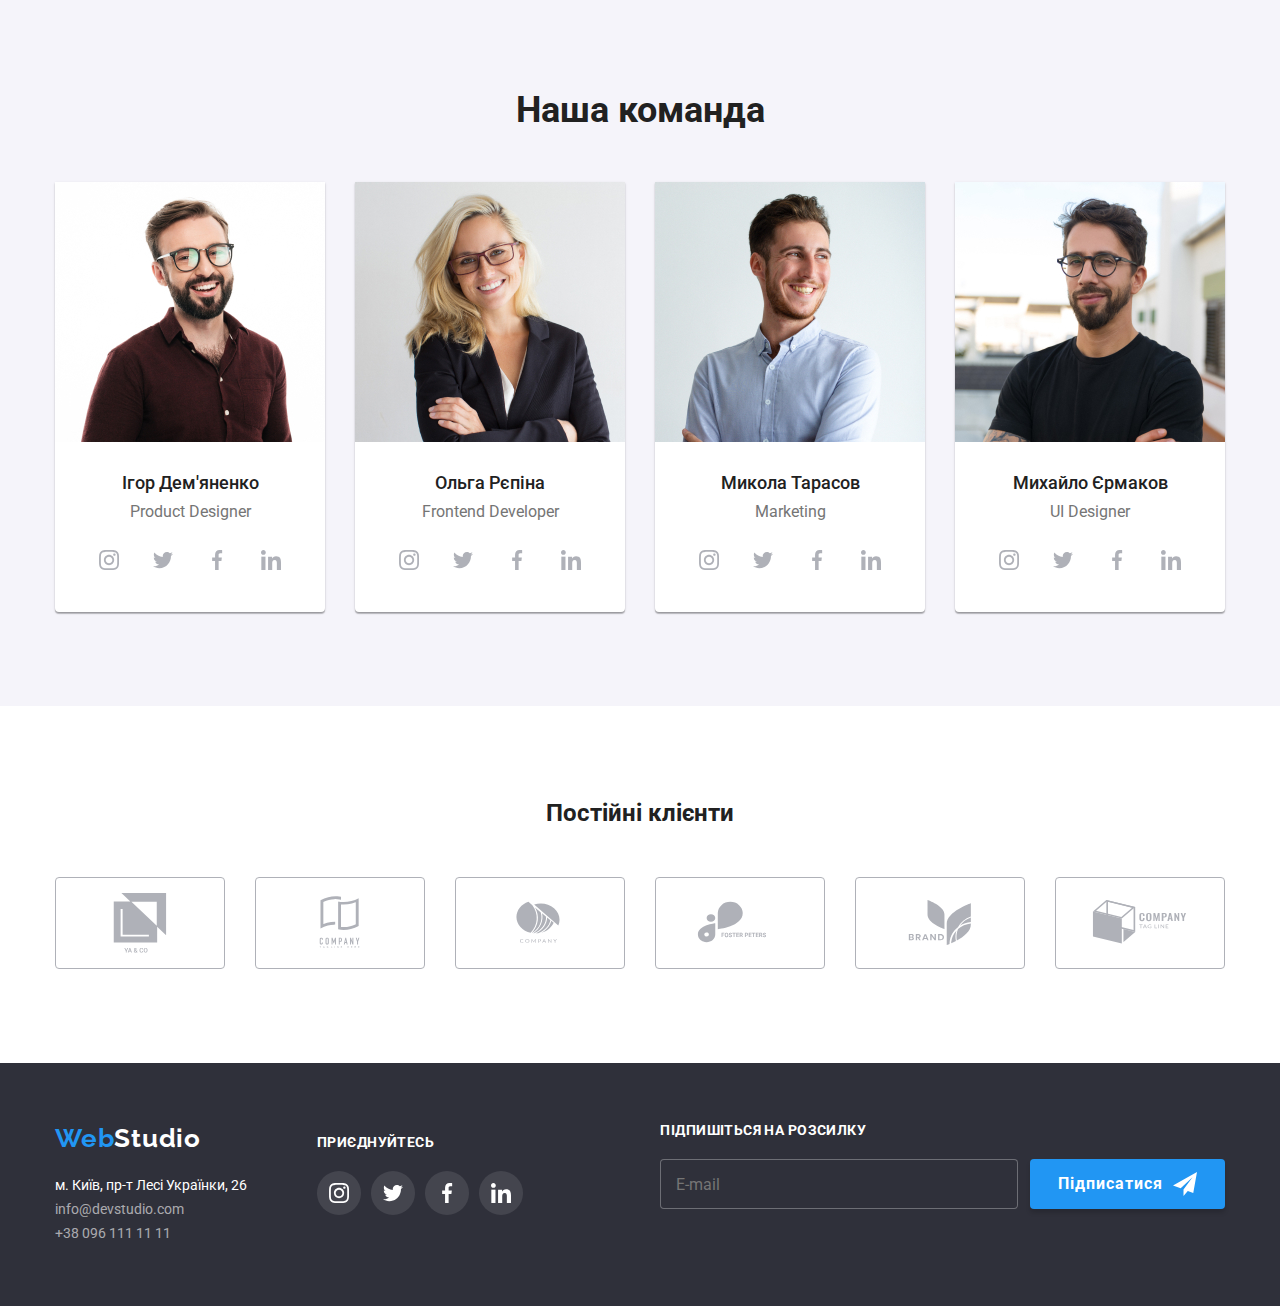
==== commit aab72951: "Add files via upload" ====
--- a/index.html
+++ b/index.html
@@ -14,8 +14,9 @@
       href="https://fonts.googleapis.com/css2?family=Raleway:wght@700&family=Roboto:wght@400;500;700;900&display=swap"
       rel="stylesheet"
     />
-
-    <link rel="stylesheet" href="css/style.css" />
+    
+    <link rel="stylesheet" href="./css/main.min.css">
+    
   </head>
 
   <body>
@@ -61,61 +62,61 @@
       <!-- ----------------ABOUT----------------- -->
       <section class="about section">
         <div class="container">
-          <h2 class="about-title visually-hidden">About</h2>
-
-          <ul class="about-list list">
-
-            <li class="about-list-item">
-              <div class="about-icon-thumb">
-                <svg class="about-icon" width="70" height="70">
+          <h2 class="visually-hidden">About</h2>
+
+          <ul class="about__list list">
+
+            <li class="about__list-item">
+              <div class="about__list-thumb">
+                <svg class="about__list-icon" width="70" height="70">
                   <use href="./images/icons.svg#icon-antenna-1"></use>
                 </svg> 
               </div>
               <div>
-                <h3 class="about-list-title">УВАГА ДО ДЕТАЛЕЙ</h3>
-                <p class="about-list-discrip">
+                <h3 class="about__list-title">УВАГА ДО ДЕТАЛЕЙ</h3>
+                <p class="about__list-discrip">
                 Ідейні міркування, і навіть початок повсякденної роботи з формування позиції.
                 </p>
               </div>
             </li>
 
-            <li class="about-list-item">
-              <div class="about-icon-thumb" >
-                <svg class="about-icon" width="70" height="70">
+            <li class="about__list-item">
+              <div class="about__list-thumb" >
+                <svg class="about__list-icon" width="70" height="70">
                   <use href="./images/icons.svg#icon-clock-1"></use>
                 </svg>
               </div>
               <div>
-                <h3 class="about-list-title">ПУНКТУАЛЬНІСТЬ</h3>
-                <p class="about-list-discrip">
+                <h3 class="about__list-title">ПУНКТУАЛЬНІСТЬ</h3>
+                <p class="about__list-discrip">
                 Завдання організації, особливо рамки і місце навчання кадрів тягне у себе.
                 </p>
               </div>
             </li>
 
-            <li class="about-list-item">
-              <div class="about-icon-thumb" >
-                <svg class="about-icon" width="70" height="70">
+            <li class="about__list-item">
+              <div class="about__list-thumb" >
+                <svg class="about__list-icon" width="70" height="70">
                   <use href="./images/icons.svg#icon-diagram-1"></use>
                 </svg>
               </div>
               <div>
-                <h3 class="about-list-title">ПЛАНУВАННЯ</h3>
-                <p class="about-list-discrip">
+                <h3 class="about__list-title">ПЛАНУВАННЯ</h3>
+                <p class="about__list-discrip">
                 Так само консультація з широким активом значною мірою зумовлює.
                 </p>
               </div>     
             </li>
 
-            <li class="about-list-item">
-              <div class="about-icon-thumb" >
-                <svg class="about-icon" width="70" height="70">
+            <li class="about__list-item">
+              <div class="about__list-thumb" >
+                <svg class="about__list-icon" width="70" height="70">
                   <use href="./images/icons.svg#icon-astronaut-1"></use>
                 </svg>
               </div>
               <div>
-                <h3 class="about-list-title">СУЧАСНІ ТЕХНОЛОГІЇ</h3>
-                <p class="about-list-discrip">
+                <h3 class="about__list-title">СУЧАСНІ ТЕХНОЛОГІЇ</h3>
+                <p class="about__list-discrip">
                 Значимість цих проблем настільки очевидна, що реалізація планових завдань.
                 </p>
               </div>
@@ -184,34 +185,34 @@
                 width="270"
                 class="team-list-img"
               /> 
-              <div class="extert-text">
-                <h3 class="team-list-expert">Ігор Дем'яненко</h3>
-                <p class="team-list-discrip" lang="en">Product Designer</p>
+              <div class="team-text">
+                <h3 class="team-text-expert">Ігор Дем'яненко</h3>
+                <p class="team-text-discrip" lang="en">Product Designer</p>
                 <ul class="social-list list">
-                  <li class="social-item">
-                    <a href="" class="social-link link">
-                      <svg class="social-icon" width="20" height="20">
+                  <li class="social-list__item">
+                    <a href="" class="social-list__link link">
+                      <svg class="social-list__icon" width="20" height="20">
                         <use href="./images/icons.svg#icon-instagram-2"></use>
                       </svg>
                     </a>
                   </li>
-                  <li class="social-item">
-                    <a href="" class="social-link link">
-                      <svg class="social-icon" width="20" height="20">
+                  <li class="social-list__item">
+                    <a href="" class="social-list__link link">
+                      <svg class="social-list__icon" width="20" height="20">
                         <use href="./images/icons.svg#icon-twitter-1"></use>
                       </svg>
                     </a>
                   </li>
-                  <li class="social-item">
-                    <a href="" class="social-link link">
-                      <svg class="social-icon" width="20" height="20">
+                  <li class="social-list__item">
+                    <a href="" class="social-list__link link">
+                      <svg class="social-list__icon" width="20" height="20">
                         <use href="./images/icons.svg#icon-facebook-1"></use>
                       </svg>
                     </a>
                   </li>
-                  <li class="social-item">
-                    <a href="" class="social-link link">
-                      <svg class="social-icon" width="20" height="20">
+                  <li class="social-list__item">
+                    <a href="" class="social-list__link link">
+                      <svg class="social-list__icon" width="20" height="20">
                         <use href="./images/icons.svg#icon-linkedin-1"></use>
                       </svg>
                     </a>
@@ -226,34 +227,34 @@
                 width="270"
                 class="team-list-img"
               />
-              <div class="extert-text">
-                <h3 class="team-list-expert">Ольга Рєпіна</h3>
-                <p class="team-list-discrip" lang="en">Frontend Developer</p>
+              <div class="team-text">
+                <h3 class="team-text-expert">Ольга Рєпіна</h3>
+                <p class="team-text-discrip" lang="en">Frontend Developer</p>
                 <ul class="social-list list">
-                  <li class="social-item">
-                    <a href="" class="social-link link">
-                      <svg class="social-icon" width="20" height="20">
+                  <li class="social-list__item">
+                    <a href="" class="social-list__link link">
+                      <svg class="social-list__icon" width="20" height="20">
                         <use href="./images/icons.svg#icon-instagram-2"></use>
                       </svg>
                     </a>
                   </li>
-                  <li class="social-item">
-                    <a href="" class="social-link link">
-                      <svg class="social-icon" width="20" height="20">
+                  <li class="social-list__item">
+                    <a href="" class="social-list__link link">
+                      <svg class="social-list__icon" width="20" height="20">
                         <use href="./images/icons.svg#icon-twitter-1"></use>
                       </svg>
                     </a>
                   </li>
-                  <li class="social-item">
-                    <a href="" class="social-link link">
-                      <svg class="social-icon" width="20" height="20">
+                  <li class="social-list__item">
+                    <a href="" class="social-list__link link">
+                      <svg class="social-list__icon" width="20" height="20">
                         <use href="./images/icons.svg#icon-facebook-1"></use>
                       </svg>
                     </a>
                   </li>
-                  <li class="social-item">
-                    <a href="" class="social-link link">
-                      <svg class="social-icon" width="20" height="20">
+                  <li class="social-list__item">
+                    <a href="" class="social-list__link link">
+                      <svg class="social-list__icon" width="20" height="20">
                         <use href="./images/icons.svg#icon-linkedin-1"></use>
                       </svg>
                     </a>
@@ -268,34 +269,34 @@
                 width="270"
                 class="team-list-img"
               /> 
-              <div class="extert-text">   
-                <h3 class="team-list-expert">Микола Тарасов</h3>
-                <p class="team-list-discrip" lang="en">Marketing</p>
+              <div class="team-text">   
+                <h3 class="team-text-expert">Микола Тарасов</h3>
+                <p class="team-text-discrip" lang="en">Marketing</p>
                 <ul class="social-list list">
-                  <li class="social-item">
-                    <a href="" class="social-link link">
-                      <svg class="social-icon" width="20" height="20">
+                  <li class="social-list__item">
+                    <a href="" class="social-list__link link">
+                      <svg class="social-list__icon" width="20" height="20">
                         <use href="./images/icons.svg#icon-instagram-2"></use>
                       </svg>
                     </a>
                   </li>
-                  <li class="social-item">
-                    <a href="" class="social-link link">
-                      <svg class="social-icon" width="20" height="20">
+                  <li class="social-list__item">
+                    <a href="" class="social-list__link link">
+                      <svg class="social-list__icon" width="20" height="20">
                         <use href="./images/icons.svg#icon-twitter-1"></use>
                       </svg>
                     </a>
                   </li>
-                  <li class="social-item">
-                    <a href="" class="social-link link">
-                      <svg class="social-icon" width="20" height="20">
+                  <li class="social-list__item">
+                    <a href="" class="social-list__link link">
+                      <svg class="social-list__icon" width="20" height="20">
                         <use href="./images/icons.svg#icon-facebook-1"></use>
                       </svg>
                     </a>
                   </li>
-                  <li class="social-item">
-                    <a href="" class="social-link link">
-                      <svg class="social-icon" width="20" height="20">
+                  <li class="social-list__item">
+                    <a href="" class="social-list__link link">
+                      <svg class="social-list__icon" width="20" height="20">
                         <use href="./images/icons.svg#icon-linkedin-1"></use>
                       </svg>
                     </a>
@@ -310,34 +311,34 @@
                 width="270"
                 class="team-list-img"
               />
-              <div class="extert-text">
-                <h3 class="team-list-expert">Михайло Єрмаков</h3>
-                <p class="team-list-discrip" lang="en">UI Designer</p>
+              <div class="team-text">
+                <h3 class="team-text-expert">Михайло Єрмаков</h3>
+                <p class="team-text-discrip" lang="en">UI Designer</p>
                 <ul class="social-list list">
-                  <li class="social-item">
-                    <a href="" class="social-link link">
-                      <svg class="social-icon" width="20" height="20">
+                  <li class="social-list__item">
+                    <a href="" class="social-list__link link">
+                      <svg class="social-list__icon" width="20" height="20">
                         <use href="./images/icons.svg#icon-instagram-2"></use>
                       </svg>
                     </a>
                   </li>
-                  <li class="social-item">
-                    <a href="" class="social-link link">
-                      <svg class="social-icon" width="20" height="20">
+                  <li class="social-list__item">
+                    <a href="" class="social-list__link link">
+                      <svg class="social-list__icon" width="20" height="20">
                         <use href="./images/icons.svg#icon-twitter-1"></use>
                       </svg>
                     </a>
                   </li>
-                  <li class="social-item">
-                    <a href="" class="social-link link">
-                      <svg class="social-icon" width="20" height="20">
+                  <li class="social-list__item">
+                    <a href="" class="social-list__link link">
+                      <svg class="social-list__icon" width="20" height="20">
                         <use href="./images/icons.svg#icon-facebook-1"></use>
                       </svg>
                     </a>
                   </li>
-                  <li class="social-item">
-                    <a href="" class="social-link link">
-                      <svg class="social-icon" width="20" height="20">
+                  <li class="social-list__item">
+                    <a href="" class="social-list__link link">
+                      <svg class="social-list__icon" width="20" height="20">
                         <use href="./images/icons.svg#icon-linkedin-1"></use>
                       </svg>
                     </a>
@@ -355,44 +356,44 @@
           
           <h2 class="cliens-title">Постійні клієнти</h2>
           <ul class="clients-list list">
-            <li class="clients-item">
-              <a href="" class="clients-item-link link"> 
-                <svg class="clients-icon" width="106" height="60">
+            <li class="clients-list__item">
+              <a href="" class="clients-list__link link"> 
+                <svg class="clients-list__icon" width="106" height="60">
                  <use href="./images/icons.svg#icon-logo-1"></use>
                 </svg> 
               </a>
             </li>
-            <li class="clients-item">
-              <a href="" class="clients-item-link link"> 
-                <svg class="clients-icon" width="106" height="60">
+            <li class="clients-list__item">
+              <a href="" class="clients-list__link link"> 
+                <svg class="clients-list__icon" width="106" height="60">
                   <use href="./images/icons.svg#icon-logo-2"></use>
                 </svg> 
               </a>
             </li>
-            <li class="clients-item">
-              <a href="" class="clients-item-link link"> 
-                <svg class="clients-icon" width="106" height="60">
+            <li class="clients-list__item">
+              <a href="" class="clients-list__link link"> 
+                <svg class="clients-list__icon" width="106" height="60">
                   <use href="./images/icons.svg#icon-logo-3"></use>
                 </svg> 
               </a>
             </li>
-            <li class="clients-item">
-              <a href="" class="clients-item-link link"> 
-                <svg class="clients-icon" width="106" height="60">
+            <li class="clients-list__item">
+              <a href="" class="clients-list__link link"> 
+                <svg class="clients-list__icon" width="106" height="60">
                  <use href="./images/icons.svg#icon-logo-4"></use>
                 </svg> 
               </a>
             </li>
-            <li class="clients-item">
-              <a href="" class="clients-item-link link"> 
-                <svg class="clients-icon" width="106" height="60">
+            <li class="clients-list__item">
+              <a href="" class="clients-list__link link"> 
+                <svg class="clients-list__icon" width="106" height="60">
                   <use href="./images/icons.svg#icon-logo-5"></use>
                  </svg> 
                 </a>
               </li>
-            <li class="clients-item">
-              <a href="" class="clients-item-link link"> 
-                <svg class="clients-icon" width="106" height="60">
+            <li class="clients-list__item">
+              <a href="" class="clients-list__link link"> 
+                <svg class="clients-list__icon" width="106" height="60">
                   <use href="./images/icons.svg#icon-logo-6"></use>
                 </svg> 
               </a>
@@ -467,8 +468,7 @@
           </li>
         </ul>
       </div>
-
-            
+        
 <!----------------------- footer-form----------------------- -->
        <div class="footer-form">
         <h3 class="footer-title">Підпишіться на розсилку</h3>
@@ -490,6 +490,7 @@
               </button>
           </form>
         </div>
+
       </div>
     </footer>
    
@@ -497,8 +498,8 @@
 
     <div class="backdrop is-hidden" data-modal>
       <div class="modal">
-        <button type="button" class="close-btn" data-modal-close>
-          <svg class="icon-close">
+        <button type="button" class="modal__close-btn" data-modal-close>
+          <svg class="modal__icon-close">
             <use href="./images/icons.svg#icon-close" ></use>
           </svg>
         </button>
@@ -517,7 +518,7 @@
                 
                 pattern="[a-zA-Zа-яА-ЯіІїЇ]+"
               />
-              <svg class="modal-icon" width="18" height="18">
+              <svg class="modal-form-icon" width="18" height="18">
                 <use href="./images/icons.svg#icon-user"></use>
               </svg>
             </span>
@@ -533,7 +534,7 @@
                 pattern="[0-9]{3}-[0-9]{3}-[0-9]{2}-[0-9]{2}"
                 
               />
-              <svg class="modal-icon" width="18" height="18">
+              <svg class="modal-form-icon" width="18" height="18">
                 <use href="./images/icons.svg#icon-user-phone"></use>
               </svg>
             </span>
@@ -548,7 +549,7 @@
                 class="modal-form-input"
                
               />
-              <svg class="modal-icon" width="18" height="18">
+              <svg class="modal-form-icon" width="18" height="18">
                 <use href="./images/icons.svg#icon-user-email"></use>
               </svg>
             </span>
--- a/css/main.min.css
+++ b/css/main.min.css
@@ -0,0 +1 @@
+:root{--brand-color: #2196f3;--dark: rgba(33, 33, 33, 1);--gray: rgba(117, 117, 117, 1);--gray-svg: rgba(175, 177, 184, 1);--transition-dur-and-func: 250ms cubic-bezier(0.4, 0, 0.2, 1)}.visually-hidden{position:absolute;width:1px;height:1px;margin:-1px;border:0;padding:0;white-space:nowrap;clip-path:inset(100%);clip:rect(0 0 0 0);overflow:hidden}h1,h2,h3,h4,h5,h6,p{margin-top:0;margin-bottom:0}ul,ol{margin-top:0;margin-bottom:0;padding-left:0}img{display:block}.list{list-style:none;font-style:normal}.link{text-decoration:none;transition:color var(--transition-dur-and-func),background-color var(--transition-dur-and-func),border-color var(--transition-dur-and-func)}.link:hover,.link:focus{color:var(--brand-color)}button{cursor:pointer;transition:color var(--transition-dur-and-func),background-color var(--transition-dur-and-func)}body{font-family:"Roboto",sans-serif;color:var(--dark);font-size:16px}.container{max-width:1200px;margin-left:auto;margin-right:auto;padding-left:15px;padding-right:15px}.section{padding:94px 0}.logo{font-family:"Raleway",sans-serif;font-weight:700;font-size:26px;line-height:1.19;letter-spacing:.03em;text-decoration:none;color:#000}.header{padding-bottom:24px;padding-top:24px;border:1px solid #ececec;position:relative}.header-container{display:flex;column-gap:50px;align-items:center}.header-list{display:flex;column-gap:50px}.header-logo{margin-right:42px}.header-mail{margin-left:auto}.header-mail,.header-tel{display:flex;align-items:center;column-gap:10px}.header-link{color:var(--dark);font-size:14px;font-weight:500;line-height:1.14;letter-spacing:.02em;transition:color var(--transition-dur-and-func),background-color var(--transition-dur-and-func),border-color var(--transition-dur-and-func)}.header-mail,.header-tel{color:var(--gray)}.header-nav{font-size:14px;font-weight:500;letter-spacing:.02em;line-height:1.71}.header-icon{fill:gray;transition:fill var(--transition-dur-and-func)}.header-mail:hover .header-icon,.header-tel:hover .header-icon,.header-mail:focus .header-icon,.header-tel:focus .header-icon{fill:var(--brand-color)}.header-list-item{display:flex;justify-content:center;overflow:visible;position:relative}.header-logo span{color:var(--brand-color)}.current{color:var(--brand-color)}.current::after{content:"";position:absolute;display:flex;background-color:var(--brand-color);border-radius:2px;height:4px;width:100%;margin-top:28px}.social-list{display:flex;column-gap:10px}.social-list__link{height:44px;width:44px;display:flex;justify-content:center;align-items:center;border-radius:50%}.social-list__icon{fill:var(--gray-svg);transition:fill var(--transition-dur-and-func),background-color var(--transition-dur-and-func)}.social-list__link:hover .social-list__icon,.social-list__link:focus .social-list__icon{fill:#fff}.link.social-list__link:hover,.link.social-list__link:focus{background-color:var(--brand-color)}.footer{padding-top:60px;padding-bottom:60px;background-color:#2f303a}.footer-container{display:flex}.footer-contacts{display:flex;flex-direction:column;align-items:flex-start;row-gap:20px}.footer-list-link{color:rgba(255,255,255,.6)}.footer-social{color:#fff;margin-top:12px;margin-left:70px}.footer-title{font-size:14px;font-weight:700;line-height:1.14;letter-spacing:.03em;margin-bottom:20px;text-transform:uppercase;color:#fff}.footer-social-list{display:flex;display:flex;flex-wrap:wrap;gap:10px}.footer-social-icon{fill:#fff}.footer-social-link{height:44px;width:44px;display:flex;justify-content:center;align-items:center;border-radius:50%;background-color:rgba(255,255,255,.1)}.footer-social-link:hover,.footer-social-link:focus{background-color:var(--brand-color)}.footer-logo span{color:var(--brand-color)}.footer-form{margin-left:auto}.footer__form{display:flex;column-gap:12px;justify-content:center;align-items:center}.footer-form-input{height:50px;width:358px;border-radius:4px;border:1px solid rgba(255,255,255,.3);background-color:#2f303a;color:#fff;padding-left:15px}.footer-form-input:hover{cursor:pointer}.footer-form-btn{background:#2196f3;box-shadow:0px 4px 4px rgba(0,0,0,.15);border-radius:4px;color:#fff;padding:10px 28px;border:none;display:flex;justify-content:center;align-items:center;column-gap:10px;font-size:16px;font-weight:700;line-height:1.87;letter-spacing:.06em;text-align:center}.footer-link-address,.footer-logo{color:#fff}.address{font-size:14px;line-height:1.71;display:flex;flex-direction:column;row-gap:9px}.icon-telegram{fill:#fff}.backdrop{position:fixed;top:0;left:0;z-index:1000;width:100%;height:100%;background-color:rgba(0,0,0,.2);transition:var(--transition-dur-and-func)}.backdrop.is-hidden{opacity:0;visibility:hidden;pointer-events:none}.modal{position:absolute;top:50%;left:50%;transform:translate(-50%, -50%);transition:transform var(--transition-dur-and-func);width:528px;height:582px;padding:40px;background-color:#fff;box-shadow:0px 1px 3px rgba(0,0,0,.12),0px 1px 1px rgba(0,0,0,.14),0px 2px 1px rgba(0,0,0,.2);border-radius:4px}.modal__close-btn{position:absolute;top:12px;right:12px;padding:0;display:flex;justify-content:center;align-items:center;width:30px;height:30px;border-radius:50%;background-color:rgba(0,0,0,0);border:1px solid rgba(0,0,0,.1)}.modal__icon-close{fill:#000;width:18px;height:18px;transition:fill var(--brand-color)}.modal__icon-close:hover .modal__icon-close{fill:var(--brand-color)}.modal-caption{font-weight:700;font-size:20px;line-height:1.15;text-align:center;letter-spacing:.03em;margin-bottom:12px;color:var(--dark)}.modal-form{display:flex;flex-direction:column;row-gap:10px}.modal-form-field-desc{display:block;font-size:12px;color:var(--gray);margin-bottom:4px}.modal-form-input-wrapper{position:relative;display:block}.modal-form-input{width:100%;height:40px;border:1px solid rgba(33,33,33,.2);border-radius:6px;padding-left:42px;transition:border-color var(--transition-dur-and-func)}.modal-form-input:focus{outline:none;border-color:var(--brand-color)}.modal-form-message{width:100%;height:120px;resize:none;padding:12px 16px;margin-bottom:10px;border:1px solid rgba(33,33,33,.2);border-radius:6px;transition:border-color var(--transition-dur-and-func)}.modal-form-message::placeholder{font-size:12px;line-height:1.16;letter-spacing:.01em;color:rgba(117,117,117,.5)}.modal-form-message:focus{outline:none;border-color:var(--brand-color)}.modal-form-icon{position:absolute;top:50%;left:12px;transform:translateY(-50%);display:block;width:18px;height:18px;background-color:rgba(0,0,0,0);transition:background-color var(--transition-dur-and-func)}.modal-form-input:focus+.modal-form-icon{fill:var(--brand-color)}.modal-form-message{width:100%;height:120px;resize:none;padding:12px 16px;margin-bottom:10px;border:1px solid rgba(33,33,33,.2);border-radius:6px;transition:border-color var(--transition-dur-and-func)}.modal-form-message::placeholder{font-size:12px;line-height:1.16;letter-spacing:.01em;color:rgba(117,117,117,.5)}.modal-form-message:focus{outline:none;border-color:var(--brand-color)}.modal-form-check-wrapper{display:flex;align-items:center;font-size:14px;line-height:1.7;letter-spacing:.03em;color:var(--gray);margin:0 10px;margin-bottom:20px}.modal-form-input,.modal-form-message{cursor:pointer}.modal-form-own-check{border:2px solid var(--dark);border-radius:2px;cursor:pointer;margin-right:8px}.modal-form-check:checked+.modal-form-own-check{background-color:var(--brand-color);border-color:var(--brand-color)}.modal-form-own-check-icon{display:none;fill:#fff}.modal-form-check:checked+.modal-form-own-check .modal-form-own-check-icon{display:block}.modal-form-btn{margin:0 auto;padding:10px 52px;font-weight:700;font-size:16px;line-height:1.87;display:flex;align-items:center;text-align:center;letter-spacing:.06em;color:#fff;background:#2196f3;border-radius:4px;border:none;background-color:var(--brand-color);transition:box-shadow var(--transition-dur-and-func)}.modal-form-btn:hover,.modal-form-btn:focus{box-shadow:0px 4px 4px rgba(0,0,0,.15)}.policy-link{color:var(--brand-color)}.hero-container{display:flex;flex-direction:column;align-items:center;row-gap:30px}.hero{padding-top:200px;padding-bottom:200px;background-color:#2f303a;background-image:linear-gradient(rgba(47, 48, 58, 0.4), rgba(47, 48, 58, 0.4)),url("../images/hero-background.jpg");background-repeat:no-repeat;background-size:auto;background-position:center}.hero-title{font-size:44px;font-weight:900;line-height:1.36;letter-spacing:.06em;text-align:center;text-transform:uppercase;width:696px;color:#fff}.hero-btn{font-weight:700;line-height:1.87;letter-spacing:.06em;text-align:center;color:#fff;background-color:var(--brand-color);border:none;border-radius:4px;box-shadow:0px 4px 4px 0px rgba(0,0,0,.15);padding:10px 32px}.hero-btn:active{box-shadow:0px 4px 4px 0px rgba(0,0,0,.15);background-color:#188ce8}.about{padding-bottom:47px}.about__list{display:flex;flex-wrap:wrap;gap:30px}.about__list-item{display:flex;flex-direction:column;gap:30px;max-width:270px}.about__list-thumb{background-color:#f5f4fa;border-radius:4px;height:120px;display:flex;justify-content:center;align-items:center}.about__list-title{font-size:14px;font-weight:700;line-height:1.14;margin-bottom:10px;color:var(--dark)}.about__list-discrip{font-size:14px;line-height:1.71;letter-spacing:.03em;color:var(--gray)}.we-do{padding-top:47px}.we-do-container{display:flex;flex-direction:column;row-gap:50px;align-items:center}.we-do-title{font-size:36px;font-weight:700;line-height:1.16}.we-do-list{display:flex;gap:30px;flex-wrap:wrap}.we-do-list-item{flex-basis:calc(100% - 60px)/3;position:relative}.we-do-text-container{position:absolute;bottom:0;left:0;width:100%;height:70px;background:#2f303a;background:linear-gradient(288deg, rgba(47, 48, 58, 0.8018557765) 50%, rgba(47, 48, 58, 0.8) 100%);display:flex;justify-content:center;align-items:center}.we-do-text{font-weight:700;font-size:14px;line-height:1.14;text-align:center;letter-spacing:.03em;text-transform:uppercase;color:#fff}.team{background-color:#f5f4fa}.team-container{display:flex;flex-direction:column;row-gap:50px;align-items:center}.team-title{font-size:36px;font-weight:700;line-height:1.16}.team-list{display:flex;gap:30px;flex-wrap:wrap}.team-list-item{background-color:#fff;box-shadow:0px 1px 3px rgba(0,0,0,.12),0px 1px 1px rgba(0,0,0,.14),0px 2px 1px rgba(0,0,0,.2);border-radius:0px 0px 4px 4px;flex-basis:calc(100% - 90px)/4}.team-text{padding:30px 0px;display:flex;flex-direction:column;align-items:center}.team-text-expert{font-weight:500;line-height:1.18;font-size:18px;margin-bottom:10px}.team-text-discrip{line-height:1.18;color:var(--gray);margin-bottom:16px}.clients-container{display:flex;flex-direction:column;justify-content:center;align-items:center;row-gap:50px}.clients-list{display:inline-flex;column-gap:30px}.clients-list__link{display:flex;justify-content:center;align-items:center;width:170px;height:92px;border:1px solid #afb1b8;border-radius:4px;justify-content:center}.clients-list__link:hover,.clients-list__link:focus{border-color:var(--brand-color)}.clients-list__icon{fill:var(--gray-svg);transition:fill var(--transition-dur-and-func)}.clients-list__item:hover .clients-list__icon,.clients-list__item:focus .clients-list__icon{fill:var(--brand-color)}.clients-title{font-size:36px;font-weight:700;line-height:1.16}.btns{padding-bottom:26px}.btns-list{display:flex;column-gap:8px;justify-content:center}.btns-button{font-weight:500;line-height:1.62;background-color:#f5f4fa;border-radius:4px;border:none;padding:6px 22px}.btns-button:hover,.btns-button:focus{color:#fff;background-color:var(--brand-color);box-shadow:0px 3px 1px rgba(0,0,0,.1),0px 1px 2px rgba(0,0,0,.08),0px 2px 2px rgba(0,0,0,.12);transition:color var(--transition-dur-and-func),box-shadow var(--transition-dur-and-func),background-color var(--transition-dur-and-func)}.portfolio{padding-top:26px}.portfolio-list{display:flex;gap:30px;flex-wrap:wrap}.portfolio-list-title{font-size:18px;font-weight:700;line-height:2;letter-spacing:.06em}.portfolio-list-discrip{line-height:1.87;color:var(--gray)}.portfolio-list-item{transition:box-shadow var(--transition-dur-and-func)}.portfolio-list-item:hover,.portfolio-list-item:focus{box-shadow:0px 1px 1px rgba(0,0,0,.12),0px 4px 4px rgba(0,0,0,.06),1px 4px 6px rgba(0,0,0,.16)}.portfolio-link{color:var(--dark);text-decoration:none}.portfolio-border-items{display:flex;flex-direction:column;row-gap:4px;text-align:left;padding:20px 24px;border:1px solid #eee;border-top:none;flex-basis:calc(100% - 60px)/3}.portfolio-thumb{position:relative;overflow:hidden}.portfolio-overlay{position:absolute;top:0;left:0;height:100%;width:100%;transform:translateY(101%);transition:transform var(--transition-dur-and-func);background:rgba(33,150,243,.9);font-size:18px;line-height:1.56;letter-spacing:.03em;color:#fff;padding:62px 24px}.portfolio-link:hover .portfolio-overlay,.portfolio-link:focus .portfolio-overlay{transform:translateY(0%)}/*# sourceMappingURL=main.min.css.map */